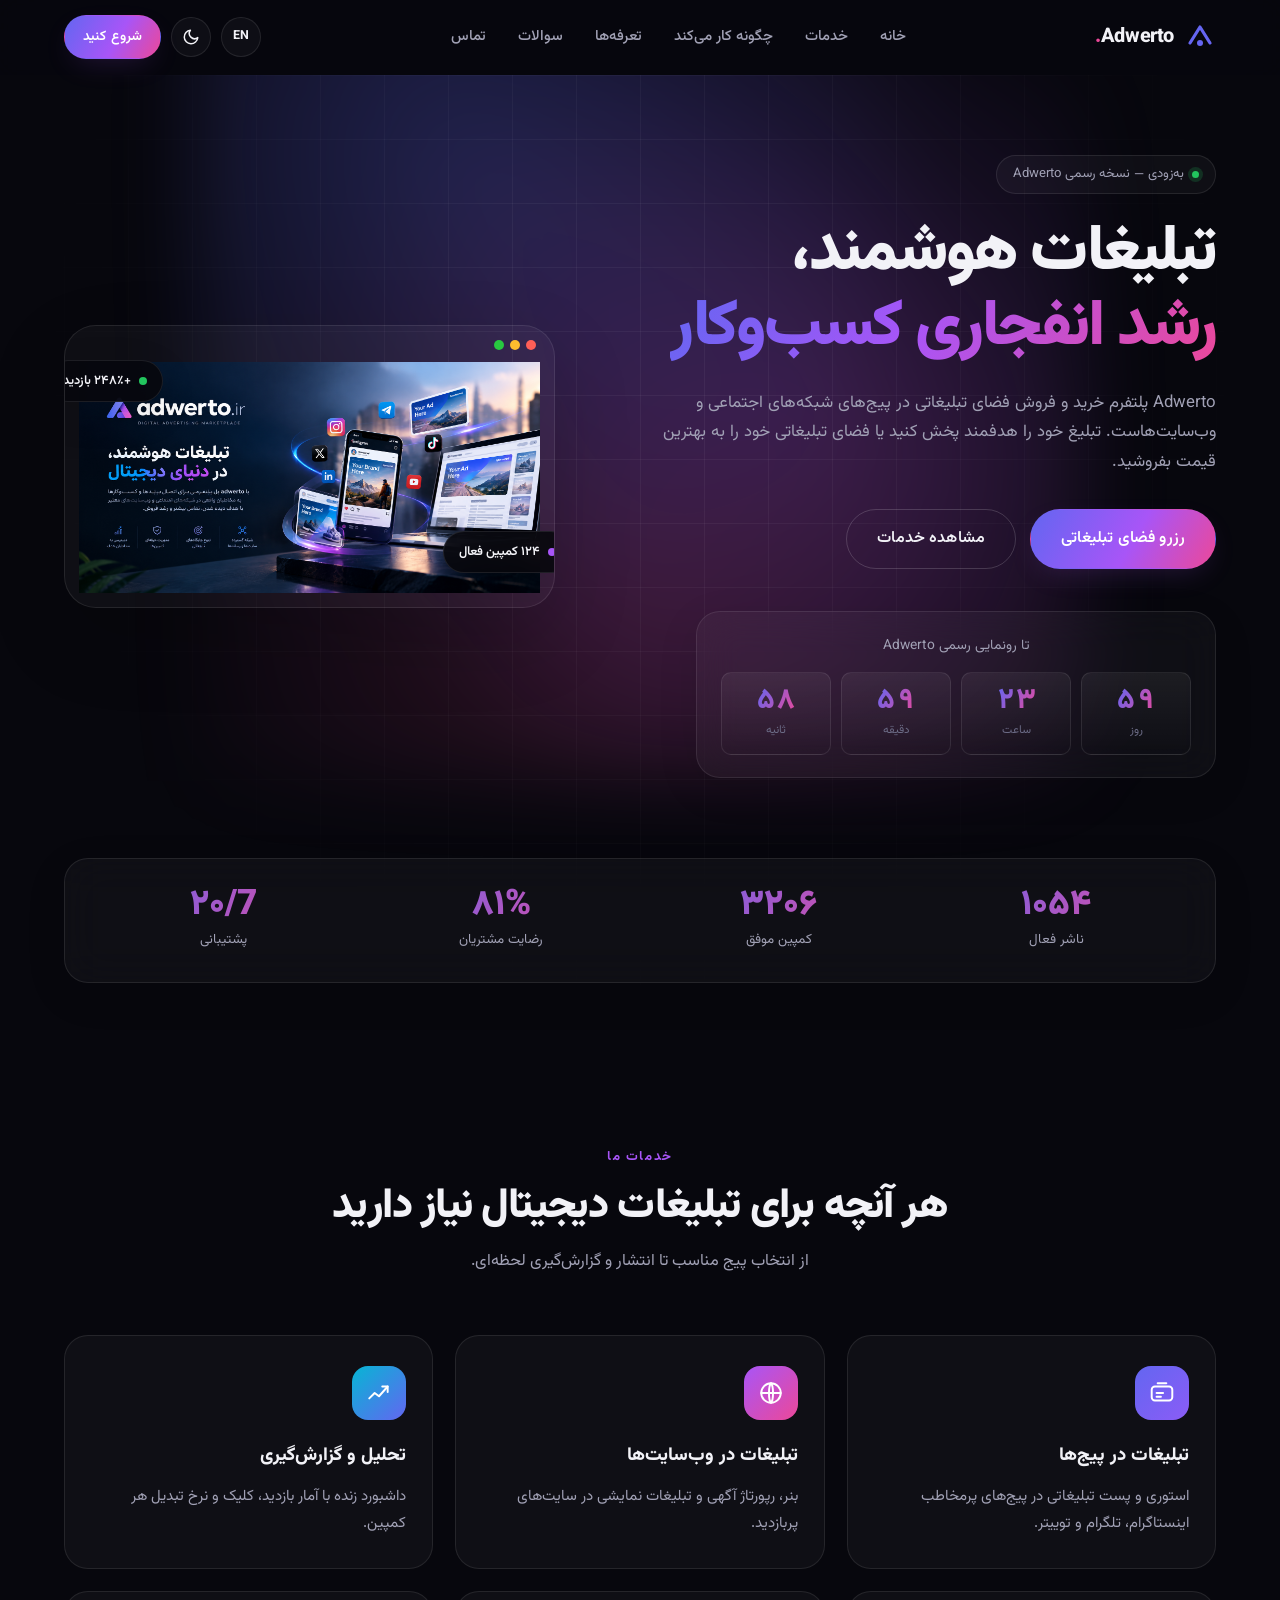
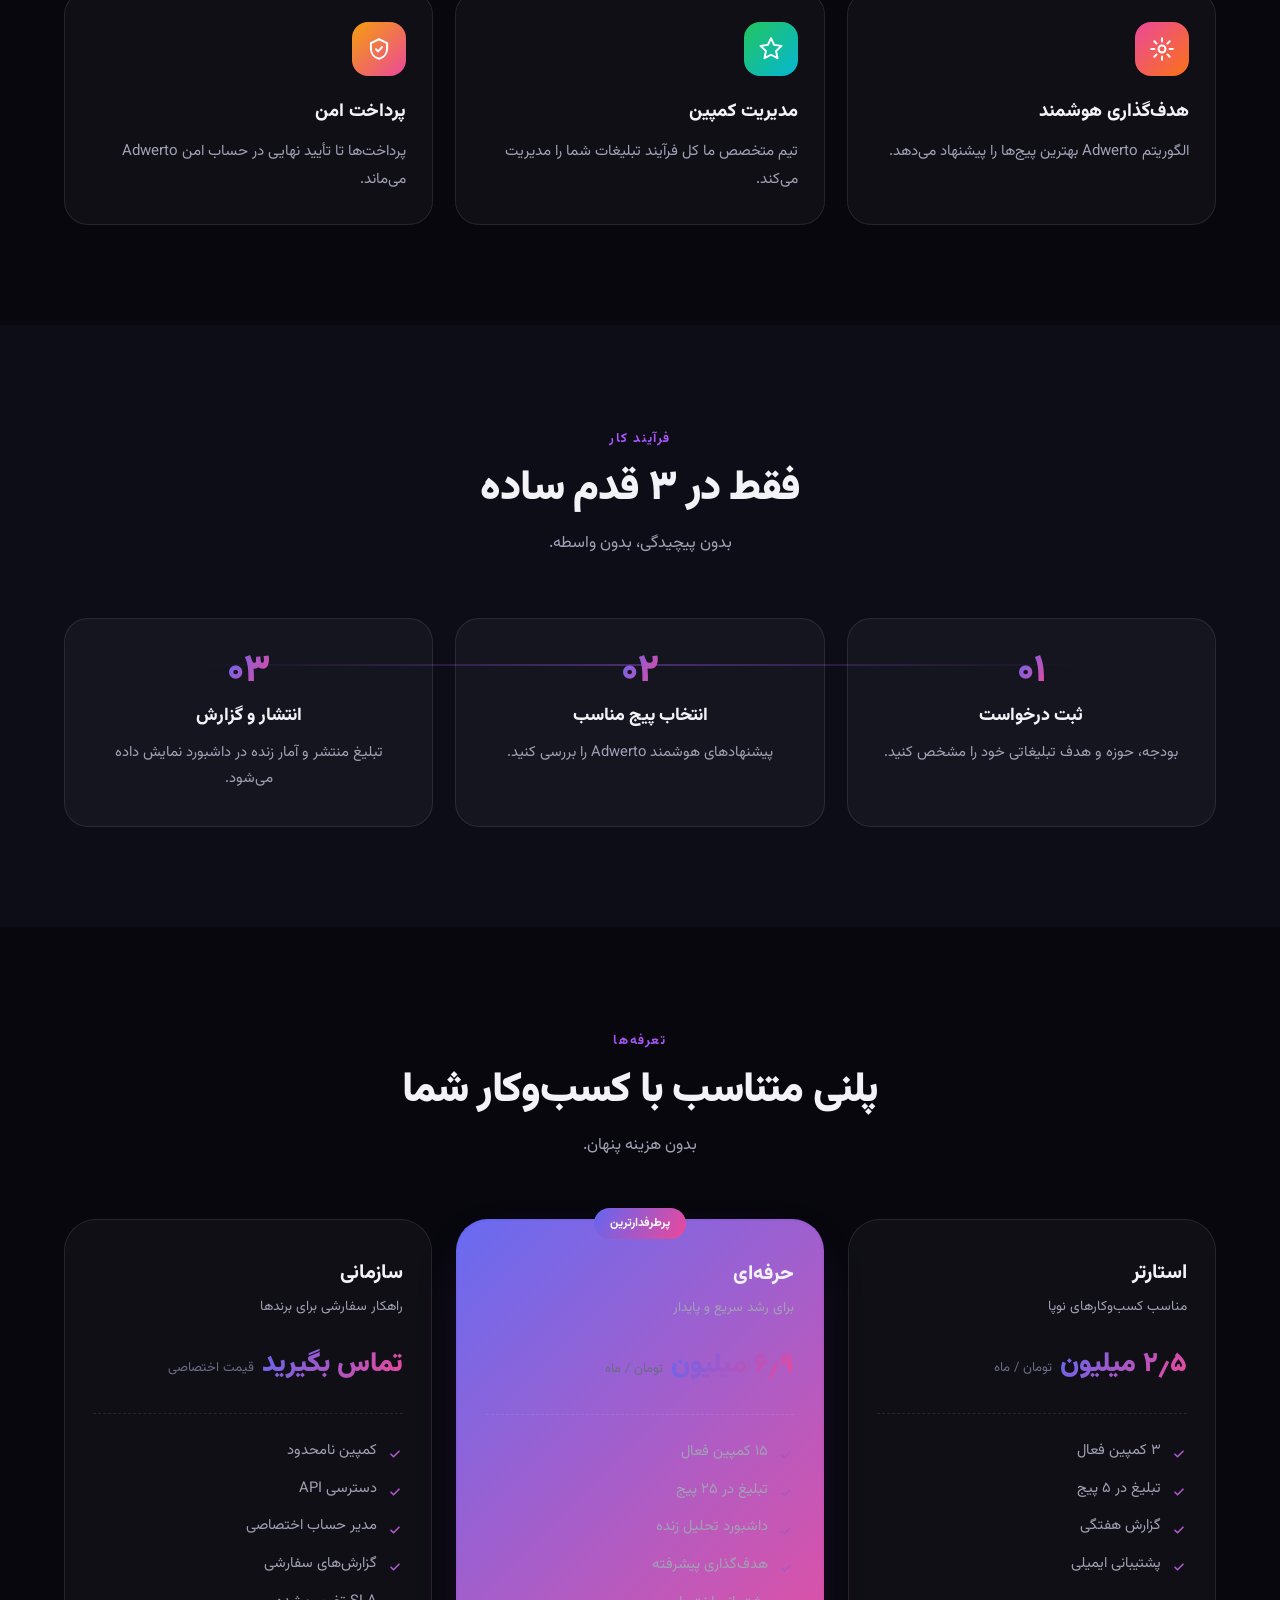
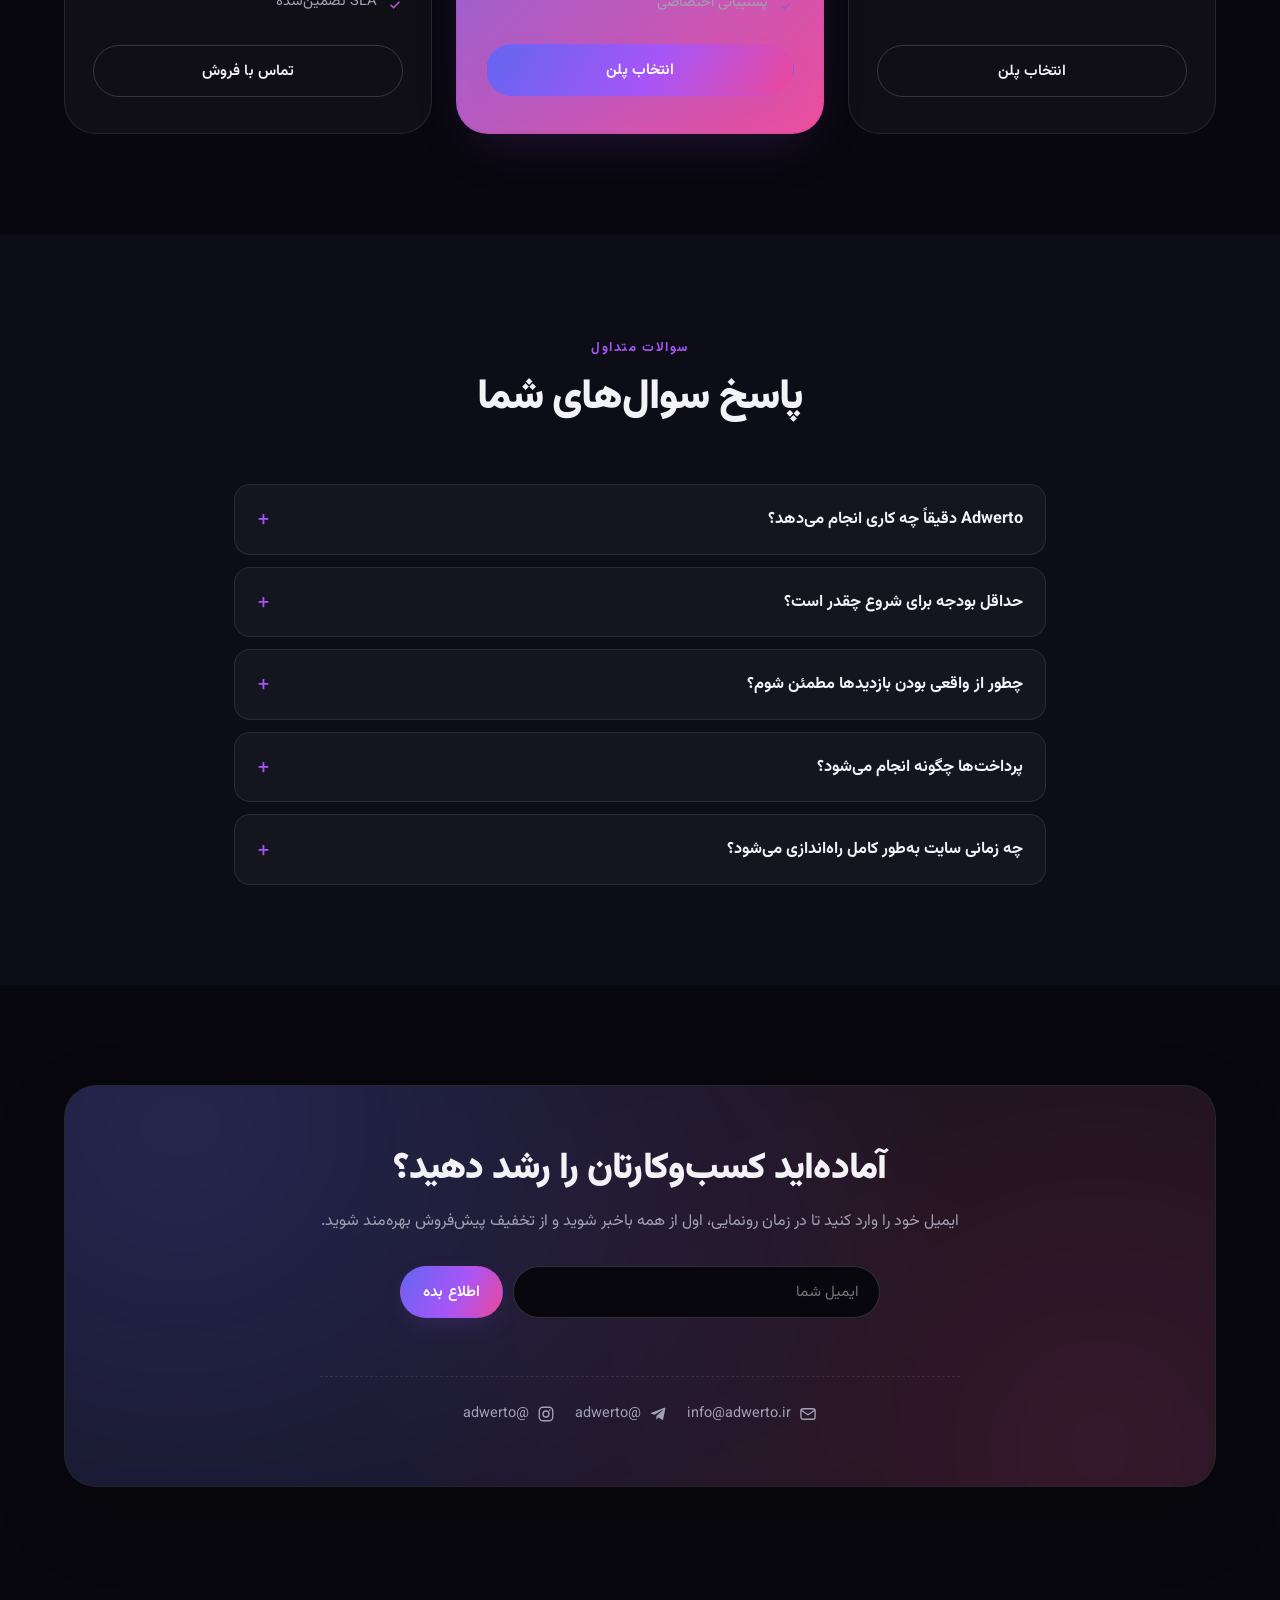
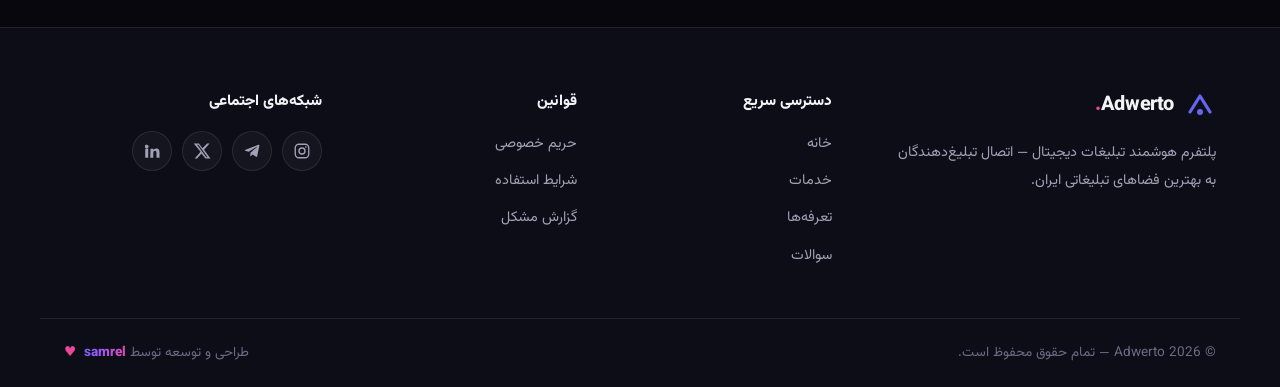
==== index.html @ 6965c072 "chore: merge initial remote history" ====
<!DOCTYPE html>
<html lang="fa" dir="rtl" data-theme="dark">
<head>
<meta charset="UTF-8" />
<meta name="viewport" content="width=device-width, initial-scale=1.0" />
<meta name="theme-color" content="#07070d" />

<!-- SEO -->
<title>Adwerto | پلتفرم تبلیغات دیجیتال و بازاریابی آنلاین</title>
<meta name="description" content="Adwerto پلتفرم هوشمند خرید و فروش فضای تبلیغاتی در شبکه‌های اجتماعی و وب‌سایت‌ها. تبلیغات هدفمند، سریع و مقرون‌به‌صرفه." />
<meta name="keywords" content="تبلیغات, دیجیتال مارکتینگ, بازاریابی آنلاین, تبلیغات اینستاگرام, تبلیغات تلگرام, رپورتاژ آگهی, Adwerto" />
<meta name="author" content="samrel" />
<meta name="robots" content="index, follow, max-image-preview:large" />
<link rel="canonical" href="https://adwerto.ir/" />

<!-- Open Graph -->
<meta property="og:type" content="website" />
<meta property="og:site_name" content="Adwerto" />
<meta property="og:title" content="Adwerto | پلتفرم تبلیغات دیجیتال" />
<meta property="og:description" content="خرید و فروش هوشمند فضای تبلیغاتی در شبکه‌های اجتماعی و وب‌سایت‌ها." />
<meta property="og:url" content="https://adwerto.ir/" />
<meta property="og:image" content="https://adwerto.ir/assets/og-image.jpg" />
<meta property="og:image:width" content="1200" />
<meta property="og:image:height" content="630" />
<meta property="og:locale" content="fa_IR" />
<meta property="og:locale:alternate" content="en_US" />

<!-- Twitter -->
<meta name="twitter:card" content="summary_large_image" />
<meta name="twitter:title" content="Adwerto | پلتفرم تبلیغات دیجیتال" />
<meta name="twitter:description" content="خرید و فروش هوشمند فضای تبلیغاتی." />
<meta name="twitter:image" content="https://adwerto.ir/assets/og-image.jpg" />

<!-- Icons -->
<link rel="icon" type="image/svg+xml" href="favicon.svg" />
<link rel="apple-touch-icon" href="favicon.svg" />
<link rel="manifest" href="manifest.json" />

<!-- Fonts -->
<link rel="preconnect" href="https://fonts.googleapis.com" />
<link rel="preconnect" href="https://fonts.gstatic.com" crossorigin />
<link href="https://fonts.googleapis.com/css2?family=Vazirmatn:wght@100..900&family=Inter:wght@100..900&display=swap" rel="stylesheet" />

<!-- Styles -->
<link rel="stylesheet" href="styles.css" />

<!-- JSON-LD -->
<script type="application/ld+json">
{
  "@context": "https://schema.org",
  "@type": "Organization",
  "name": "Adwerto",
  "url": "https://adwerto.ir/",
  "logo": "https://adwerto.ir/favicon.svg",
  "description": "پلتفرم تبلیغات دیجیتال و بازاریابی آنلاین.",
  "founder": { "@type": "Person", "name": "samrel" },
  "sameAs": [
    "https://instagram.com/adwerto",
    "https://t.me/adwerto",
    "https://twitter.com/adwerto"
  ]
}
</script>
</head>

<body>

<!-- HEADER -->
<header class="header" id="header">
  <div class="container header__inner">

    <a href="/" class="logo" aria-label="Adwerto">
      <span class="logo__mark" aria-hidden="true">
        <svg viewBox="0 0 32 32" fill="none">
          <path d="M6 22 L16 6 L26 22" stroke="url(#lg1)" stroke-width="3.2" stroke-linecap="round" stroke-linejoin="round"/>
          <circle cx="16" cy="22" r="3" fill="url(#lg1)"/>
          <defs>
            <linearGradient id="lg1" x1="0" y1="0" x2="32" y2="32">
              <stop stop-color="#6366f1"/><stop offset=".5" stop-color="#a855f7"/><stop offset="1" stop-color="#ec4899"/>
            </linearGradient>
          </defs>
        </svg>
      </span>
      <span class="logo__text">Adwerto<span class="logo__dot">.</span></span>
    </a>

    <nav class="nav" id="nav" aria-label="Main navigation">
      <a href="#hero" class="nav__link" data-i18n="nav.home">خانه</a>
      <a href="#services" class="nav__link" data-i18n="nav.services">خدمات</a>
      <a href="#how" class="nav__link" data-i18n="nav.how">چگونه کار می‌کند</a>
      <a href="#pricing" class="nav__link" data-i18n="nav.pricing">تعرفه‌ها</a>
      <a href="#faq" class="nav__link" data-i18n="nav.faq">سوالات</a>
      <a href="#contact" class="nav__link" data-i18n="nav.contact">تماس</a>
    </nav>

    <div class="header__actions">
      <button class="icon-btn" id="langToggle" aria-label="Change language" title="FA / EN">
        <span class="icon-btn__label" id="langLabel">EN</span>
      </button>

      <button class="icon-btn" id="themeToggle" aria-label="Toggle theme" title="Dark / Light">
        <svg class="ico ico-sun" viewBox="0 0 24 24" fill="none" stroke="currentColor" stroke-width="2" stroke-linecap="round">
          <circle cx="12" cy="12" r="4.2"/>
          <path d="M12 2v2.2M12 19.8V22M2 12h2.2M19.8 12H22M4.9 4.9l1.6 1.6M17.5 17.5l1.6 1.6M19.1 4.9l-1.6 1.6M6.5 17.5l-1.6 1.6"/>
        </svg>
        <svg class="ico ico-moon" viewBox="0 0 24 24" fill="none" stroke="currentColor" stroke-width="2" stroke-linecap="round" stroke-linejoin="round">
          <path d="M21 12.8A9 9 0 1 1 11.2 3a7 7 0 0 0 9.8 9.8z"/>
        </svg>
      </button>

      <a href="#contact" class="btn btn--primary btn--sm header__cta" data-i18n="nav.cta">شروع کنید</a>

      <button class="burger" id="burger" aria-label="Menu" aria-expanded="false">
        <span></span><span></span><span></span>
      </button>
    </div>

  </div>
</header>

<main>

<!-- HERO -->
<section class="hero" id="hero">
  <div class="hero__glow" aria-hidden="true"></div>
  <div class="hero__grid-bg" aria-hidden="true"></div>

  <div class="container hero__inner">

    <div class="hero__content">
      <span class="badge reveal">
        <span class="badge__dot"></span>
        <span data-i18n="hero.badge">به‌زودی — نسخه رسمی Adwerto</span>
      </span>

      <h1 class="hero__title reveal">
        <span data-i18n="hero.title1">تبلیغات هوشمند،</span><br>
        <span class="grad-text" data-i18n="hero.title2">رشد انفجاری کسب‌وکار</span>
      </h1>

      <p class="hero__subtitle reveal" data-i18n="hero.subtitle">
        Adwerto پلتفرم خرید و فروش فضای تبلیغاتی در پیج‌های شبکه‌های اجتماعی و وب‌سایت‌هاست.
        تبلیغ خود را هدفمند پخش کنید یا فضای تبلیغاتی خود را به بهترین قیمت بفروشید.
      </p>

      <div class="hero__actions reveal">
        <a href="#contact" class="btn btn--primary btn--lg" data-i18n="hero.cta1">رزرو فضای تبلیغاتی</a>
        <a href="#services" class="btn btn--ghost btn--lg" data-i18n="hero.cta2">مشاهده خدمات</a>
      </div>

      <!-- Countdown -->
      <div class="countdown reveal" id="countdown" aria-live="polite">
        <p class="countdown__label" data-i18n="hero.countdownLabel">تا رونمایی رسمی Adwerto</p>
        <div class="countdown__grid">
          <div class="cd-box">
            <span class="cd-box__num" id="cd-days">۰۰</span>
            <span class="cd-box__unit" data-i18n="hero.days">روز</span>
          </div>
          <div class="cd-box">
            <span class="cd-box__num" id="cd-hours">۰۰</span>
            <span class="cd-box__unit" data-i18n="hero.hours">ساعت</span>
          </div>
          <div class="cd-box">
            <span class="cd-box__num" id="cd-minutes">۰۰</span>
            <span class="cd-box__unit" data-i18n="hero.minutes">دقیقه</span>
          </div>
          <div class="cd-box">
            <span class="cd-box__num" id="cd-seconds">۰۰</span>
            <span class="cd-box__unit" data-i18n="hero.seconds">ثانیه</span>
          </div>
        </div>
      </div>
    </div>

    <!-- Hero image placeholder -->
    <div class="hero__media reveal">
      <div class="hero-media">
        <div class="hero-media__bar" aria-hidden="true">
          <span></span><span></span><span></span>
        </div>

        <!-- ▼ جایگزین کن با تصویر خودت ▼
             <img src="assets/hero.png" alt="Adwerto Dashboard" />
        -->
        <img src="assets/hero.png" alt="Adwerto Dashboard" />

        <div class="hero-media__float hero-media__float--1" aria-hidden="true">
          <span class="dot dot--green"></span>
          <span data-i18n="hero.float1">+۲۴۸٪ بازدید</span>
        </div>
        <div class="hero-media__float hero-media__float--2" aria-hidden="true">
          <span class="dot dot--violet"></span>
          <span data-i18n="hero.float2">۱۲۴ کمپین فعال</span>
        </div>
      </div>
    </div>

  </div>

  <div class="container">
    <div class="stats reveal">
      <div class="stat">
        <strong class="stat__num" data-count="1250">۰</strong>
        <span class="stat__label" data-i18n="stats.publishers">ناشر فعال</span>
      </div>
      <div class="stat">
        <strong class="stat__num" data-count="3800">۰</strong>
        <span class="stat__label" data-i18n="stats.campaigns">کمپین موفق</span>
      </div>
      <div class="stat">
        <strong class="stat__num" data-count="97" data-suffix="%">۰</strong>
        <span class="stat__label" data-i18n="stats.satisfaction">رضایت مشتریان</span>
      </div>
      <div class="stat">
        <strong class="stat__num" data-count="24" data-suffix="/7">۰</strong>
        <span class="stat__label" data-i18n="stats.support">پشتیبانی</span>
      </div>
    </div>
  </div>
</section>

<!-- SERVICES -->
<section class="section" id="services">
  <div class="container">
    <header class="section__head reveal">
      <span class="section__eyebrow" data-i18n="services.eyebrow">خدمات ما</span>
      <h2 class="section__title" data-i18n="services.title">هر آنچه برای تبلیغات دیجیتال نیاز دارید</h2>
      <p class="section__desc" data-i18n="services.desc">از انتخاب پیج مناسب تا انتشار و گزارش‌گیری لحظه‌ای.</p>
    </header>

    <div class="cards">
      <article class="card reveal">
        <div class="card__icon card__icon--1">
          <svg viewBox="0 0 24 24" fill="none" stroke="currentColor" stroke-width="1.8" stroke-linecap="round" stroke-linejoin="round"><rect x="2.5" y="6" width="19" height="13" rx="3"/><path d="M8 3h8"/><path d="M7 12h6M7 15.5h4"/></svg>
        </div>
        <h3 class="card__title" data-i18n="services.c1.title">تبلیغات در پیج‌ها</h3>
        <p class="card__text" data-i18n="services.c1.text">استوری و پست تبلیغاتی در پیج‌های پرمخاطب اینستاگرام، تلگرام و توییتر.</p>
      </article>
      <article class="card reveal">
        <div class="card__icon card__icon--2">
          <svg viewBox="0 0 24 24" fill="none" stroke="currentColor" stroke-width="1.8" stroke-linecap="round" stroke-linejoin="round"><circle cx="12" cy="12" r="9"/><path d="M3 12h18M12 3c2.5 2.7 2.5 15.3 0 18M12 3c-2.5 2.7-2.5 15.3 0 18"/></svg>
        </div>
        <h3 class="card__title" data-i18n="services.c2.title">تبلیغات در وب‌سایت‌ها</h3>
        <p class="card__text" data-i18n="services.c2.text">بنر، رپورتاژ آگهی و تبلیغات نمایشی در سایت‌های پربازدید.</p>
      </article>
      <article class="card reveal">
        <div class="card__icon card__icon--3">
          <svg viewBox="0 0 24 24" fill="none" stroke="currentColor" stroke-width="1.8" stroke-linecap="round" stroke-linejoin="round"><path d="M3 17l5-5 4 3 8-9"/><path d="M15 6h5v5"/></svg>
        </div>
        <h3 class="card__title" data-i18n="services.c3.title">تحلیل و گزارش‌گیری</h3>
        <p class="card__text" data-i18n="services.c3.text">داشبورد زنده با آمار بازدید، کلیک و نرخ تبدیل هر کمپین.</p>
      </article>
      <article class="card reveal">
        <div class="card__icon card__icon--4">
          <svg viewBox="0 0 24 24" fill="none" stroke="currentColor" stroke-width="1.8" stroke-linecap="round" stroke-linejoin="round"><circle cx="12" cy="12" r="3.2"/><path d="M12 2v3M12 19v3M2 12h3M19 12h3M4.9 4.9l2.1 2.1M17 17l2.1 2.1M19.1 4.9L17 7M7 17l-2.1 2.1"/></svg>
        </div>
        <h3 class="card__title" data-i18n="services.c4.title">هدف‌گذاری هوشمند</h3>
        <p class="card__text" data-i18n="services.c4.text">الگوریتم Adwerto بهترین پیج‌ها را پیشنهاد می‌دهد.</p>
      </article>
      <article class="card reveal">
        <div class="card__icon card__icon--5">
          <svg viewBox="0 0 24 24" fill="none" stroke="currentColor" stroke-width="1.8" stroke-linecap="round" stroke-linejoin="round"><path d="M12 2l2.9 6.2 6.8.9-5 4.7 1.3 6.7L12 17.3 6 20.5l1.3-6.7-5-4.7 6.8-.9z"/></svg>
        </div>
        <h3 class="card__title" data-i18n="services.c5.title">مدیریت کمپین</h3>
        <p class="card__text" data-i18n="services.c5.text">تیم متخصص ما کل فرآیند تبلیغات شما را مدیریت می‌کند.</p>
      </article>
      <article class="card reveal">
        <div class="card__icon card__icon--6">
          <svg viewBox="0 0 24 24" fill="none" stroke="currentColor" stroke-width="1.8" stroke-linecap="round" stroke-linejoin="round"><path d="M12 3l7.5 3.5v5c0 4.6-3.1 8.4-7.5 9.5-4.4-1.1-7.5-4.9-7.5-9.5v-5z"/><path d="M9.2 12.2l2 2 3.6-4"/></svg>
        </div>
        <h3 class="card__title" data-i18n="services.c6.title">پرداخت امن</h3>
        <p class="card__text" data-i18n="services.c6.text">پرداخت‌ها تا تأیید نهایی در حساب امن Adwerto می‌ماند.</p>
      </article>
    </div>
  </div>
</section>

<!-- HOW IT WORKS -->
<section class="section section--alt" id="how">
  <div class="container">
    <header class="section__head reveal">
      <span class="section__eyebrow" data-i18n="how.eyebrow">فرآیند کار</span>
      <h2 class="section__title" data-i18n="how.title">فقط در ۳ قدم ساده</h2>
      <p class="section__desc" data-i18n="how.desc">بدون پیچیدگی، بدون واسطه.</p>
    </header>

    <div class="steps">
      <div class="step reveal">
        <span class="step__num">۰۱</span>
        <h3 class="step__title" data-i18n="how.s1.title">ثبت درخواست</h3>
        <p class="step__text" data-i18n="how.s1.text">بودجه، حوزه و هدف تبلیغاتی خود را مشخص کنید.</p>
      </div>
      <div class="step reveal">
        <span class="step__num">۰۲</span>
        <h3 class="step__title" data-i18n="how.s2.title">انتخاب پیج مناسب</h3>
        <p class="step__text" data-i18n="how.s2.text">پیشنهادهای هوشمند Adwerto را بررسی کنید.</p>
      </div>
      <div class="step reveal">
        <span class="step__num">۰۳</span>
        <h3 class="step__title" data-i18n="how.s3.title">انتشار و گزارش</h3>
        <p class="step__text" data-i18n="how.s3.text">تبلیغ منتشر و آمار زنده در داشبورد نمایش داده می‌شود.</p>
      </div>
    </div>
  </div>
</section>

<!-- PRICING -->
<section class="section" id="pricing">
  <div class="container">
    <header class="section__head reveal">
      <span class="section__eyebrow" data-i18n="pricing.eyebrow">تعرفه‌ها</span>
      <h2 class="section__title" data-i18n="pricing.title">پلنی متناسب با کسب‌وکار شما</h2>
      <p class="section__desc" data-i18n="pricing.desc">بدون هزینه پنهان.</p>
    </header>

    <div class="plans">
      <article class="plan reveal">
        <h3 class="plan__name" data-i18n="pricing.p1.name">استارتر</h3>
        <p class="plan__desc" data-i18n="pricing.p1.desc">مناسب کسب‌وکارهای نوپا</p>
        <div class="plan__price">
          <span class="plan__amount" data-i18n="pricing.p1.price">۲٫۵ میلیون</span>
          <span class="plan__currency" data-i18n="pricing.currency">تومان / ماه</span>
        </div>
        <ul class="plan__list">
          <li data-i18n="pricing.p1.f1">۳ کمپین فعال</li>
          <li data-i18n="pricing.p1.f2">تبلیغ در ۵ پیج</li>
          <li data-i18n="pricing.p1.f3">گزارش هفتگی</li>
          <li data-i18n="pricing.p1.f4">پشتیبانی ایمیلی</li>
        </ul>
        <a href="#contact" class="btn btn--ghost btn--full" data-i18n="pricing.select">انتخاب پلن</a>
      </article>

      <article class="plan plan--featured reveal">
        <span class="plan__ribbon" data-i18n="pricing.popular">پرطرفدارترین</span>
        <h3 class="plan__name" data-i18n="pricing.p2.name">حرفه‌ای</h3>
        <p class="plan__desc" data-i18n="pricing.p2.desc">برای رشد سریع و پایدار</p>
        <div class="plan__price">
          <span class="plan__amount" data-i18n="pricing.p2.price">۶٫۹ میلیون</span>
          <span class="plan__currency" data-i18n="pricing.currency">تومان / ماه</span>
        </div>
        <ul class="plan__list">
          <li data-i18n="pricing.p2.f1">۱۵ کمپین فعال</li>
          <li data-i18n="pricing.p2.f2">تبلیغ در ۲۵ پیج</li>
          <li data-i18n="pricing.p2.f3">داشبورد تحلیل زنده</li>
          <li data-i18n="pricing.p2.f4">هدف‌گذاری پیشرفته</li>
          <li data-i18n="pricing.p2.f5">پشتیبانی اختصاصی</li>
        </ul>
        <a href="#contact" class="btn btn--primary btn--full" data-i18n="pricing.select">انتخاب پلن</a>
      </article>

      <article class="plan reveal">
        <h3 class="plan__name" data-i18n="pricing.p3.name">سازمانی</h3>
        <p class="plan__desc" data-i18n="pricing.p3.desc">راهکار سفارشی برای برندها</p>
        <div class="plan__price">
          <span class="plan__amount" data-i18n="pricing.p3.price">تماس بگیرید</span>
          <span class="plan__currency" data-i18n="pricing.custom">قیمت اختصاصی</span>
        </div>
        <ul class="plan__list">
          <li data-i18n="pricing.p3.f1">کمپین نامحدود</li>
          <li data-i18n="pricing.p3.f2">دسترسی API</li>
          <li data-i18n="pricing.p3.f3">مدیر حساب اختصاصی</li>
          <li data-i18n="pricing.p3.f4">گزارش‌های سفارشی</li>
          <li data-i18n="pricing.p3.f5">SLA تضمین‌شده</li>
        </ul>
        <a href="#contact" class="btn btn--ghost btn--full" data-i18n="pricing.contact">تماس با فروش</a>
      </article>
    </div>
  </div>
</section>

<!-- FAQ -->
<section class="section section--alt" id="faq">
  <div class="container container--narrow">
    <header class="section__head reveal">
      <span class="section__eyebrow" data-i18n="faq.eyebrow">سوالات متداول</span>
      <h2 class="section__title" data-i18n="faq.title">پاسخ سوال‌های شما</h2>
    </header>

    <div class="faq">
      <details class="faq__item reveal">
        <summary data-i18n="faq.q1">Adwerto دقیقاً چه کاری انجام می‌دهد؟</summary>
        <p data-i18n="faq.a1">Adwerto بازار آنلاین تبلیغاتی است که تبلیغ‌دهندگان را به صاحبان پیج و سایت متصل می‌کند.</p>
      </details>
      <details class="faq__item reveal">
        <summary data-i18n="faq.q2">حداقل بودجه برای شروع چقدر است؟</summary>
        <p data-i18n="faq.a2">برای شروع از ۵۰۰ هزار تومان کافی است. پلن استارتر برای تست مناسب است.</p>
      </details>
      <details class="faq__item reveal">
        <summary data-i18n="faq.q3">چطور از واقعی بودن بازدیدها مطمئن شوم؟</summary>
        <p data-i18n="faq.a3">تمام پیج‌ها و سایت‌ها قبل از تأیید توسط تیم فنی Adwerto بررسی و ترافیک آن‌ها اعتبارسنجی می‌شود.</p>
      </details>
      <details class="faq__item reveal">
        <summary data-i18n="faq.q4">پرداخت‌ها چگونه انجام می‌شود؟</summary>
        <p data-i18n="faq.a4">پرداخت‌ها از طریق درگاه امن انجام و تا پایان موفق کمپین در حساب امانی Adwerto نگهداری می‌شود.</p>
      </details>
      <details class="faq__item reveal">
        <summary data-i18n="faq.q5">چه زمانی سایت به‌طور کامل راه‌اندازی می‌شود؟</summary>
        <p data-i18n="faq.a5">نسخه رسمی Adwerto تا کمتر از ۲ ماه دیگر رونمایی می‌شود.</p>
      </details>
    </div>
  </div>
</section>

<!-- CONTACT -->
<section class="section" id="contact">
  <div class="container">
    <div class="cta reveal">
      <div class="cta__glow" aria-hidden="true"></div>

      <div class="cta__content">
        <h2 class="cta__title" data-i18n="cta.title">آماده‌اید کسب‌وکارتان را رشد دهید؟</h2>
        <p class="cta__text" data-i18n="cta.text">
          ایمیل خود را وارد کنید تا در زمان رونمایی، اول از همه باخبر شوید و از تخفیف پیش‌فروش بهره‌مند شوید.
        </p>

        <form class="subscribe" id="subscribeForm" novalidate>
          <input type="email" id="emailInput" class="subscribe__input" placeholder="ایمیل شما" data-i18n-placeholder="cta.placeholder" required />
          <button type="submit" class="btn btn--primary" data-i18n="cta.button">اطلاع بده</button>
        </form>
        <p class="subscribe__msg" id="subscribeMsg" role="status"></p>

        <div class="cta__contacts">
          <a href="mailto:info@adwerto.ir" class="cta__contact">
            <svg viewBox="0 0 24 24" fill="none" stroke="currentColor" stroke-width="1.8" stroke-linecap="round"><rect x="2.5" y="5" width="19" height="14" rx="3"/><path d="M3 7l9 6 9-6"/></svg>
            info@adwerto.ir
          </a>
          <a href="https://t.me/adwerto" class="cta__contact" target="_blank" rel="noopener">
            <svg viewBox="0 0 24 24" fill="currentColor"><path d="M21.9 4.3L18.9 19c-.2 1-.8 1.2-1.6.8l-4.5-3.3-2.2 2.1c-.24.24-.44.44-.9.44l.32-4.6 8.4-7.6c.36-.32-.08-.5-.56-.18L7.5 13.1l-4.4-1.4c-.96-.3-.98-.96.2-1.42l17.2-6.6c.8-.3 1.5.18 1.4 1.62z"/></svg>
            @adwerto
          </a>
          <a href="https://instagram.com/adwerto" class="cta__contact" target="_blank" rel="noopener">
            <svg viewBox="0 0 24 24" fill="none" stroke="currentColor" stroke-width="1.8"><rect x="3" y="3" width="18" height="18" rx="5"/><circle cx="12" cy="12" r="4"/><circle cx="17.2" cy="6.8" r="1.1" fill="currentColor" stroke="none"/></svg>
            @adwerto
          </a>
        </div>
      </div>
    </div>
  </div>
</section>

</main>

<!-- FOOTER -->
<footer class="footer">
  <div class="container footer__inner">

    <div class="footer__brand">
      <a href="/" class="logo">
        <span class="logo__mark" aria-hidden="true">
          <svg viewBox="0 0 32 32" fill="none">
            <path d="M6 22 L16 6 L26 22" stroke="url(#lg2)" stroke-width="3.2" stroke-linecap="round" stroke-linejoin="round"/>
            <circle cx="16" cy="22" r="3" fill="url(#lg2)"/>
            <defs><linearGradient id="lg2" x1="0" y1="0" x2="32" y2="32">
              <stop stop-color="#6366f1"/><stop offset=".5" stop-color="#a855f7"/><stop offset="1" stop-color="#ec4899"/>
            </linearGradient></defs>
          </svg>
        </span>
        <span class="logo__text">Adwerto<span class="logo__dot">.</span></span>
      </a>
      <p class="footer__desc" data-i18n="footer.desc">
        پلتفرم هوشمند تبلیغات دیجیتال — اتصال تبلیغ‌دهندگان به بهترین فضاهای تبلیغاتی ایران.
      </p>
    </div>

    <nav class="footer__col" aria-label="Footer navigation">
      <h4 class="footer__title" data-i18n="footer.links">دسترسی سریع</h4>
      <a href="#hero" data-i18n="nav.home">خانه</a>
      <a href="#services" data-i18n="nav.services">خدمات</a>
      <a href="#pricing" data-i18n="nav.pricing">تعرفه‌ها</a>
      <a href="#faq" data-i18n="nav.faq">سوالات</a>
    </nav>

    <nav class="footer__col" aria-label="Legal">
      <h4 class="footer__title" data-i18n="footer.legal">قوانین</h4>
      <a href="#" id="privacyLink" data-i18n="footer.privacy">حریم خصوصی</a>
      <a href="#" id="termsLink" data-i18n="footer.terms">شرایط استفاده</a>
      <a href="/404.html" data-i18n="footer.report">گزارش مشکل</a>
    </nav>

    <div class="footer__col">
      <h4 class="footer__title" data-i18n="footer.social">شبکه‌های اجتماعی</h4>
      <div class="footer__socials">
        <a href="https://instagram.com/adwerto" target="_blank" rel="noopener" aria-label="Instagram">
          <svg viewBox="0 0 24 24" fill="none" stroke="currentColor" stroke-width="1.8"><rect x="3" y="3" width="18" height="18" rx="5"/><circle cx="12" cy="12" r="4"/><circle cx="17.2" cy="6.8" r="1.1" fill="currentColor" stroke="none"/></svg>
        </a>
        <a href="https://t.me/adwerto" target="_blank" rel="noopener" aria-label="Telegram">
          <svg viewBox="0 0 24 24" fill="currentColor"><path d="M21.9 4.3L18.9 19c-.2 1-.8 1.2-1.6.8l-4.5-3.3-2.2 2.1c-.24.24-.44.44-.9.44l.32-4.6 8.4-7.6c.36-.32-.08-.5-.56-.18L7.5 13.1l-4.4-1.4c-.96-.3-.98-.96.2-1.42l17.2-6.6c.8-.3 1.5.18 1.4 1.62z"/></svg>
        </a>
        <a href="https://twitter.com/adwerto" target="_blank" rel="noopener" aria-label="X">
          <svg viewBox="0 0 24 24" fill="currentColor"><path d="M18.9 2H22l-7.3 8.3L23.3 22h-6.7l-5.2-6.8L5.4 22H2.3l7.8-8.9L1 2h6.9l4.7 6.2zM17.8 20.2h1.7L7.3 3.7H5.5z"/></svg>
        </a>
        <a href="https://linkedin.com/company/adwerto" target="_blank" rel="noopener" aria-label="LinkedIn">
          <svg viewBox="0 0 24 24" fill="currentColor"><path d="M4.98 3.5a2.5 2.5 0 11-.02 5 2.5 2.5 0 01.02-5zM3 9h4v12H3zM10 9h3.8v1.7h.05c.53-1 1.83-2.05 3.77-2.05C21.4 8.65 22 11.1 22 14.2V21h-4v-6c0-1.43-.03-3.27-2-3.27-2 0-2.3 1.56-2.3 3.17V21h-4z"/></svg>
        </a>
      </div>
    </div>

  </div>

  <div class="container footer__bottom">
    <p class="footer__copy">
      © <span id="year">2025</span> Adwerto —
      <span data-i18n="footer.rights">تمام حقوق محفوظ است.</span>
    </p>
    <p class="footer__credit">
      <span data-i18n="footer.made">طراحی و توسعه توسط</span>
      <a href="https://adwerto.ir" class="grad-text footer__samrel">samrel</a>
      <span class="footer__heart" aria-hidden="true">♥</span>
    </p>
  </div>
</footer>

<!-- MODALS -->
<div class="modal" id="privacyModal" role="dialog" aria-modal="true" hidden>
  <div class="modal__overlay" data-close></div>
  <div class="modal__box">
    <button class="modal__close" data-close aria-label="Close">&times;</button>
    <h3 class="modal__title" data-i18n="privacy.title">سیاست حریم خصوصی</h3>
    <div class="modal__body">
      <p data-i18n="privacy.p1">Adwerto متعهد به حفاظت از اطلاعات کاربران خود است.</p>
      <h4 data-i18n="privacy.h1">اطلاعات جمع‌آوری‌شده</h4>
      <p data-i18n="privacy.p2">نام، ایمیل، شماره تماس و اطلاعات کمپین‌های تبلیغاتی شما.</p>
      <h4 data-i18n="privacy.h2">نحوه استفاده</h4>
      <p data-i18n="privacy.p3">اطلاعات شما صرفاً برای اجرای کمپین‌ها و پشتیبانی استفاده می‌شود.</p>
      <h4 data-i18n="privacy.h3">امنیت</h4>
      <p data-i18n="privacy.p4">تمام داده‌ها با رمزنگاری SSL/TLS منتقل و در سرورهای امن ذخیره می‌شوند.</p>
      <h4 data-i18n="privacy.h4">حقوق شما</h4>
      <p data-i18n="privacy.p5">شما حق حذف، اصلاح یا دریافت اطلاعات خود را دارید.</p>
      <h4 data-i18n="privacy.h5">کوکی‌ها</h4>
      <p data-i18n="privacy.p6">ما از کوکی‌ها برای ذخیره تنظیمات زبان و تم استفاده می‌کنیم.</p>
    </div>
  </div>
</div>

<div class="modal" id="termsModal" role="dialog" aria-modal="true" hidden>
  <div class="modal__overlay" data-close></div>
  <div class="modal__box">
    <button class="modal__close" data-close aria-label="Close">&times;</button>
    <h3 class="modal__title" data-i18n="terms.title">شرایط استفاده</h3>
    <div class="modal__body">
      <p data-i18n="terms.p1">با استفاده از Adwerto، شما با شرایط زیر موافقت می‌کنید.</p>
      <h4 data-i18n="terms.h1">استفاده مجاز</h4>
      <p data-i18n="terms.p2">سرویس فقط برای اهداف تبلیغاتی قانونی قابل استفاده است.</p>
      <h4 data-i18n="terms.h2">مسئولیت محتوا</h4>
      <p data-i18n="terms.p3">مسئولیت صحت محتوای تبلیغاتی بر عهده تبلیغ‌دهنده است.</p>
      <h4 data-i18n="terms.h3">پرداخت و بازگشت وجه</h4>
      <p data-i18n="terms.p4">در صورت عدم اجرای کامل، مبلغ باقی‌مانده بازگردانده می‌شود.</p>
      <h4 data-i18n="terms.h4">تغییرات</h4>
      <p data-i18n="terms.p5">Adwerto حق تغییر این شرایط را در هر زمان محفوظ می‌دارد.</p>
    </div>
  </div>
</div>

<script src="script.js"></script>
</body>
</html>
---- styles.css ----
/* ============================================================
   Adwerto — Styles
   Author: samrel
   ============================================================ */

/* ---------- RESET ---------- */
*, *::before, *::after { box-sizing: border-box; margin: 0; padding: 0; }

html { scroll-behavior: smooth; -webkit-text-size-adjust: 100%; }

/* ---------- THEME TOKENS ---------- */
:root {
  --font-fa: 'Vazirmatn', system-ui, sans-serif;
  --font-en: 'Inter', system-ui, sans-serif;

  --brand-1: #6366f1;
  --brand-2: #a855f7;
  --brand-3: #ec4899;

  --radius-sm: 10px;
  --radius-md: 16px;
  --radius-lg: 24px;
  --radius-xl: 32px;

  --shadow-sm: 0 2px 12px rgba(0,0,0,.06);
  --shadow-md: 0 12px 40px rgba(0,0,0,.10);
  --shadow-lg: 0 30px 80px rgba(0,0,0,.16);

  --container: 1200px;
  --transition: .35s cubic-bezier(.2,.7,.3,1);
}

/* DARK THEME (default) */
html[data-theme="dark"] {
  --bg: #07070d;
  --bg-alt: #0d0d18;
  --bg-card: rgba(255,255,255,.035);
  --bg-card-hover: rgba(255,255,255,.06);
  --border: rgba(255,255,255,.09);
  --border-strong: rgba(255,255,255,.16);
  --text: #f2f2f7;
  --text-muted: #a1a1b5;
  --text-dim: #6b6b85;
  --glow-1: rgba(99,102,241,.28);
  --glow-2: rgba(168,85,247,.22);
  --glow-3: rgba(236,72,153,.18);
}

/* LIGHT THEME */
html[data-theme="light"] {
  --bg: #fbfbfe;
  --bg-alt: #f3f3f9;
  --bg-card: rgba(255,255,255,.85);
  --bg-card-hover: #ffffff;
  --border: rgba(15,15,35,.08);
  --border-strong: rgba(15,15,35,.14);
  --text: #0c0c18;
  --text-muted: #55556e;
  --text-dim: #8b8ba5;
  --glow-1: rgba(99,102,241,.14);
  --glow-2: rgba(168,85,247,.12);
  --glow-3: rgba(236,72,153,.10);
  --shadow-sm: 0 2px 12px rgba(20,20,60,.06);
  --shadow-md: 0 12px 40px rgba(20,20,60,.09);
  --shadow-lg: 0 30px 80px rgba(20,20,60,.14);
}

/* FONTS by language */
html[lang="fa"] body { font-family: var(--font-fa); }
html[lang="en"] body { font-family: var(--font-en); }

body {
  background: var(--bg);
  color: var(--text);
  line-height: 1.75;
  font-size: 16px;
  overflow-x: hidden;
  transition: background .4s ease, color .4s ease;
  min-height: 100vh;
}

img { max-width: 100%; display: block; }
a { color: inherit; text-decoration: none; }
button { font: inherit; cursor: pointer; border: none; background: none; color: inherit; }
ul { list-style: none; }

/* ---------- UTILITIES ---------- */
.container {
  width: 100%;
  max-width: var(--container);
  margin: 0 auto;
  padding: 0 24px;
}
.container--narrow { max-width: 860px; }

.grad-text {
  background: linear-gradient(120deg, var(--brand-1), var(--brand-2) 45%, var(--brand-3));
  -webkit-background-clip: text;
  background-clip: text;
  color: transparent;
}

/* Reveal on scroll */
.reveal { opacity: 0; transform: translateY(28px); transition: opacity .8s ease, transform .8s ease; }
.reveal.is-visible { opacity: 1; transform: none; }

/* ---------- BUTTONS ---------- */
.btn {
  display: inline-flex;
  align-items: center;
  justify-content: center;
  gap: 8px;
  padding: 12px 22px;
  border-radius: 999px;
  font-weight: 600;
  font-size: .95rem;
  letter-spacing: .01em;
  transition: transform var(--transition), box-shadow var(--transition), background var(--transition), color var(--transition), border-color var(--transition);
  white-space: nowrap;
  border: 1px solid transparent;
}

.btn--sm { padding: 9px 18px; font-size: .86rem; }
.btn--lg { padding: 15px 30px; font-size: 1rem; }
.btn--full { width: 100%; }

.btn--primary {
  background: linear-gradient(120deg, var(--brand-1), var(--brand-2) 55%, var(--brand-3));
  color: #fff;
  box-shadow: 0 10px 30px -10px var(--glow-2);
}
.btn--primary:hover { transform: translateY(-2px); box-shadow: 0 18px 40px -12px var(--glow-2); }

.btn--ghost {
  background: transparent;
  border-color: var(--border-strong);
  color: var(--text);
}
.btn--ghost:hover { background: var(--bg-card-hover); transform: translateY(-2px); border-color: var(--brand-2); }

/* ---------- HEADER ---------- */
.header {
  position: sticky;
  top: 0;
  z-index: 100;
  backdrop-filter: blur(20px) saturate(160%);
  -webkit-backdrop-filter: blur(20px) saturate(160%);
  background: color-mix(in srgb, var(--bg) 78%, transparent);
  border-bottom: 1px solid transparent;
  transition: border-color var(--transition), background var(--transition);
}
.header.is-scrolled { border-bottom-color: var(--border); }

.header__inner {
  display: flex;
  align-items: center;
  justify-content: space-between;
  gap: 20px;
  height: 74px;
}

/* Logo */
.logo { display: inline-flex; align-items: center; gap: 10px; font-weight: 800; font-size: 1.25rem; }
.logo__mark { width: 32px; height: 32px; display: inline-flex; }
.logo__mark svg { width: 100%; height: 100%; }
.logo__text { letter-spacing: -.02em; }
.logo__dot { color: var(--brand-3); }

/* Nav */
.nav { display: flex; align-items: center; gap: 4px; }
.nav__link {
  position: relative;
  padding: 9px 14px;
  font-size: .92rem;
  font-weight: 500;
  color: var(--text-muted);
  border-radius: 999px;
  transition: color var(--transition), background var(--transition);
}
.nav__link:hover { color: var(--text); background: var(--bg-card); }
.nav__link::after {
  content: '';
  position: absolute;
  left: 50%; bottom: 2px;
  width: 0; height: 2px;
  background: linear-gradient(90deg, var(--brand-1), var(--brand-3));
  border-radius: 2px;
  transform: translateX(-50%);
  transition: width var(--transition);
}
.nav__link:hover::after { width: 24px; }

/* Header actions */
.header__actions { display: flex; align-items: center; gap: 10px; }

.icon-btn {
  width: 40px; height: 40px;
  border-radius: 50%;
  display: inline-flex;
  align-items: center;
  justify-content: center;
  border: 1px solid var(--border);
  background: var(--bg-card);
  transition: transform var(--transition), background var(--transition), border-color var(--transition);
}
.icon-btn:hover { transform: translateY(-2px); background: var(--bg-card-hover); border-color: var(--brand-2); }
.icon-btn__label { font-size: .78rem; font-weight: 700; letter-spacing: .05em; }

.ico { width: 18px; height: 18px; transition: opacity var(--transition), transform var(--transition); }
html[data-theme="dark"] .ico-sun { display: none; }
html[data-theme="light"] .ico-moon { display: none; }

/* Burger */
.burger {
  display: none;
  flex-direction: column;
  justify-content: center;
  gap: 5px;
  width: 40px; height: 40px;
  border-radius: 50%;
  border: 1px solid var(--border);
  background: var(--bg-card);
  padding: 0 10px;
}
.burger span {
  display: block;
  height: 2px;
  background: var(--text);
  border-radius: 2px;
  transition: transform .3s ease, opacity .3s ease;
}
.burger.is-open span:nth-child(1) { transform: translateY(7px) rotate(45deg); }
.burger.is-open span:nth-child(2) { opacity: 0; }
.burger.is-open span:nth-child(3) { transform: translateY(-7px) rotate(-45deg); }

/* ---------- HERO ---------- */
.hero {
  position: relative;
  padding: 80px 0 60px;
  overflow: hidden;
}

.hero__glow {
  position: absolute;
  top: -20%; left: 50%;
  width: 900px; height: 900px;
  transform: translateX(-50%);
  background:
    radial-gradient(circle at 30% 30%, var(--glow-1), transparent 55%),
    radial-gradient(circle at 70% 60%, var(--glow-2), transparent 55%),
    radial-gradient(circle at 50% 80%, var(--glow-3), transparent 60%);
  filter: blur(40px);
  pointer-events: none;
  z-index: 0;
}

.hero__grid-bg {
  position: absolute; inset: 0;
  background-image:
    linear-gradient(var(--border) 1px, transparent 1px),
    linear-gradient(90deg, var(--border) 1px, transparent 1px);
  background-size: 64px 64px;
  mask-image: radial-gradient(ellipse at 50% 30%, #000 20%, transparent 70%);
  -webkit-mask-image: radial-gradient(ellipse at 50% 30%, #000 20%, transparent 70%);
  opacity: .5;
  pointer-events: none;
  z-index: 0;
}

.hero__inner {
  position: relative;
  z-index: 1;
  display: grid;
  grid-template-columns: 1.1fr .9fr;
  gap: 60px;
  align-items: center;
}

/* Badge */
.badge {
  display: inline-flex;
  align-items: center;
  gap: 8px;
  padding: 7px 16px;
  border-radius: 999px;
  border: 1px solid var(--border);
  background: var(--bg-card);
  font-size: .82rem;
  color: var(--text-muted);
  margin-bottom: 22px;
}
.badge__dot {
  width: 7px; height: 7px;
  border-radius: 50%;
  background: #22c55e;
  box-shadow: 0 0 0 4px rgba(34,197,94,.18);
  animation: pulse 2s infinite;
}
@keyframes pulse {
  0%,100% { box-shadow: 0 0 0 4px rgba(34,197,94,.18); }
  50% { box-shadow: 0 0 0 8px rgba(34,197,94,.05); }
}

.hero__title {
  font-size: clamp(2.2rem, 5.2vw, 4rem);
  font-weight: 900;
  line-height: 1.18;
  letter-spacing: -.03em;
  margin-bottom: 22px;
}

.hero__subtitle {
  font-size: 1.05rem;
  color: var(--text-muted);
  max-width: 560px;
  margin-bottom: 32px;
}

.hero__actions { display: flex; flex-wrap: wrap; gap: 14px; margin-bottom: 42px; }

/* Countdown */
.countdown {
  padding: 22px 24px;
  border-radius: var(--radius-lg);
  border: 1px solid var(--border);
  background: var(--bg-card);
  backdrop-filter: blur(20px);
  -webkit-backdrop-filter: blur(20px);
  box-shadow: var(--shadow-md);
  max-width: 520px;
}
.countdown__label {
  font-size: .86rem;
  color: var(--text-muted);
  margin-bottom: 14px;
  text-align: center;
}
.countdown__grid {
  display: grid;
  grid-template-columns: repeat(4, 1fr);
  gap: 10px;
}
.cd-box {
  display: flex;
  flex-direction: column;
  align-items: center;
  gap: 4px;
  padding: 14px 6px;
  border-radius: var(--radius-sm);
  background: linear-gradient(180deg, var(--bg-card-hover), transparent);
  border: 1px solid var(--border);
}
.cd-box__num {
  font-size: 1.8rem;
  font-weight: 800;
  background: linear-gradient(120deg, var(--brand-1), var(--brand-3));
  -webkit-background-clip: text;
  background-clip: text;
  color: transparent;
  font-variant-numeric: tabular-nums;
  line-height: 1;
}
.cd-box__unit { font-size: .72rem; color: var(--text-dim); }

/* Hero media */
.hero__media { position: relative; }

.hero-media {
  position: relative;
  border-radius: var(--radius-xl);
  border: 1px solid var(--border);
  background: var(--bg-card);
  padding: 14px;
  box-shadow: var(--shadow-lg);
  overflow: hidden;
  animation: floaty 6s ease-in-out infinite;
}
@keyframes floaty {
  0%,100% { transform: translateY(0); }
  50% { transform: translateY(-10px); }
}

.hero-media__bar {
  display: flex; gap: 6px;
  padding: 0 4px 12px;
}
.hero-media__bar span {
  width: 10px; height: 10px;
  border-radius: 50%;
  background: var(--border-strong);
}
.hero-media__bar span:nth-child(1) { background: #ff5f57; }
.hero-media__bar span:nth-child(2) { background: #febc2e; }
.hero-media__bar span:nth-child(3) { background: #28c840; }

.hero-media__slot {
  aspect-ratio: 16 / 11;
  border-radius: var(--radius-lg);
  background:
    linear-gradient(135deg, var(--glow-1), var(--glow-3)),
    repeating-linear-gradient(45deg, var(--bg-alt) 0 12px, transparent 12px 24px);
  border: 2px dashed var(--border-strong);
  display: flex;
  flex-direction: column;
  align-items: center;
  justify-content: center;
  gap: 10px;
  text-align: center;
  padding: 20px;
  color: var(--text-muted);
}
.hero-media__icon { width: 46px; height: 46px; opacity: .55; }
.hero-media__hint { font-size: .9rem; font-weight: 600; }
.hero-media__code {
  font-family: ui-monospace, monospace;
  font-size: .74rem;
  padding: 5px 12px;
  border-radius: 999px;
  background: var(--bg);
  border: 1px solid var(--border);
  color: var(--text-dim);
}

.hero-media__float {
  position: absolute;
  display: inline-flex;
  align-items: center;
  gap: 8px;
  padding: 9px 15px;
  border-radius: 999px;
  background: color-mix(in srgb, var(--bg) 90%, transparent);
  border: 1px solid var(--border);
  backdrop-filter: blur(12px);
  -webkit-backdrop-filter: blur(12px);
  font-size: .8rem;
  font-weight: 600;
  box-shadow: var(--shadow-md);
  white-space: nowrap;
}
.hero-media__float--1 { top: 12%; left: -18px; animation: floaty 5s ease-in-out infinite .5s; }
.hero-media__float--2 { bottom: 12%; right: -18px; animation: floaty 5.5s ease-in-out infinite 1s; }
.dot { width: 8px; height: 8px; border-radius: 50%; }
.dot--green { background: #22c55e; }
.dot--violet { background: var(--brand-2); }

/* Stats */
.stats {
  display: grid;
  grid-template-columns: repeat(4, 1fr);
  gap: 16px;
  margin-top: 80px;
  padding: 28px;
  border-radius: var(--radius-lg);
  border: 1px solid var(--border);
  background: var(--bg-card);
  backdrop-filter: blur(20px);
  -webkit-backdrop-filter: blur(20px);
  box-shadow: var(--shadow-md);
}
.stat { text-align: center; }
.stat__num {
  display: block;
  font-size: clamp(1.6rem, 3vw, 2.2rem);
  font-weight: 900;
  background: linear-gradient(120deg, var(--brand-1), var(--brand-3));
  -webkit-background-clip: text;
  background-clip: text;
  color: transparent;
  line-height: 1.1;
}
.stat__label { font-size: .84rem; color: var(--text-muted); }

/* ---------- SECTION ---------- */
.section { padding: 100px 0; position: relative; }
.section--alt { background: var(--bg-alt); }

.section__head { text-align: center; max-width: 720px; margin: 0 auto 60px; }
.section__eyebrow {
  display: inline-block;
  font-size: .82rem;
  font-weight: 700;
  letter-spacing: .12em;
  text-transform: uppercase;
  color: var(--brand-2);
  margin-bottom: 12px;
}
.section__title {
  font-size: clamp(1.7rem, 3.6vw, 2.6rem);
  font-weight: 900;
  letter-spacing: -.02em;
  line-height: 1.25;
  margin-bottom: 14px;
}
.section__desc { color: var(--text-muted); font-size: 1.02rem; }

/* ---------- CARDS ---------- */
.cards {
  display: grid;
  grid-template-columns: repeat(3, 1fr);
  gap: 22px;
}
.card {
  padding: 30px 26px;
  border-radius: var(--radius-lg);
  border: 1px solid var(--border);
  background: var(--bg-card);
  transition: transform var(--transition), border-color var(--transition), background var(--transition), box-shadow var(--transition);
  position: relative;
  overflow: hidden;
}
.card::before {
  content: '';
  position: absolute;
  inset: 0;
  background: linear-gradient(135deg, var(--glow-1), transparent 60%);
  opacity: 0;
  transition: opacity var(--transition);
  pointer-events: none;
}
.card:hover {
  transform: translateY(-6px);
  border-color: var(--border-strong);
  background: var(--bg-card-hover);
  box-shadow: var(--shadow-lg);
}
.card:hover::before { opacity: 1; }

.card__icon {
  width: 54px; height: 54px;
  border-radius: var(--radius-md);
  display: inline-flex;
  align-items: center;
  justify-content: center;
  margin-bottom: 20px;
  position: relative;
  z-index: 1;
}
.card__icon svg { width: 26px; height: 26px; color: #fff; }
.card__icon--1 { background: linear-gradient(135deg, #6366f1, #8b5cf6); }
.card__icon--2 { background: linear-gradient(135deg, #a855f7, #ec4899); }
.card__icon--3 { background: linear-gradient(135deg, #06b6d4, #6366f1); }
.card__icon--4 { background: linear-gradient(135deg, #ec4899, #f97316); }
.card__icon--5 { background: linear-gradient(135deg, #22c55e, #06b6d4); }
.card__icon--6 { background: linear-gradient(135deg, #f59e0b, #ec4899); }

.card__title {
  font-size: 1.15rem;
  font-weight: 800;
  margin-bottom: 10px;
  position: relative;
  z-index: 1;
}
.card__text {
  font-size: .94rem;
  color: var(--text-muted);
  line-height: 1.85;
  position: relative;
  z-index: 1;
}

/* ---------- STEPS ---------- */
.steps {
  display: grid;
  grid-template-columns: repeat(3, 1fr);
  gap: 22px;
  position: relative;
}
.steps::before {
  content: '';
  position: absolute;
  top: 46px; left: 12%; right: 12%;
  height: 2px;
  background: linear-gradient(90deg, transparent, var(--brand-2), transparent);
  opacity: .35;
  z-index: 0;
}
.step {
  position: relative;
  z-index: 1;
  padding: 34px 26px;
  border-radius: var(--radius-lg);
  border: 1px solid var(--border);
  background: var(--bg-card);
  text-align: center;
  transition: transform var(--transition), border-color var(--transition);
}
.step:hover { transform: translateY(-6px); border-color: var(--brand-2); }
.step__num {
  display: inline-block;
  font-size: 2.4rem;
  font-weight: 900;
  background: linear-gradient(120deg, var(--brand-1), var(--brand-3));
  -webkit-background-clip: text;
  background-clip: text;
  color: transparent;
  margin-bottom: 10px;
  line-height: 1;
}
.step__title { font-size: 1.12rem; font-weight: 800; margin-bottom: 8px; }
.step__text { font-size: .92rem; color: var(--text-muted); }

/* ---------- PRICING ---------- */
.plans {
  display: grid;
  grid-template-columns: repeat(3, 1fr);
  gap: 24px;
  align-items: stretch;
}
.plan {
  position: relative;
  padding: 36px 28px;
  border-radius: var(--radius-xl);
  border: 1px solid var(--border);
  background: var(--bg-card);
  display: flex;
  flex-direction: column;
  transition: transform var(--transition), border-color var(--transition), box-shadow var(--transition);
}
.plan:hover { transform: translateY(-6px); box-shadow: var(--shadow-lg); }

.plan--featured {
  border-color: transparent;
  background:
    linear-gradient(var(--bg-card), var(--bg-card)) padding-box,
    linear-gradient(135deg, var(--brand-1), var(--brand-3)) border-box;
  border: 2px solid transparent;
  box-shadow: 0 20px 60px -20px var(--glow-2);
  transform: scale(1.03);
}
.plan--featured:hover { transform: scale(1.03) translateY(-6px); }

.plan__ribbon {
  position: absolute;
  top: -13px;
  left: 50%;
  transform: translateX(-50%);
  padding: 5px 16px;
  border-radius: 999px;
  background: linear-gradient(120deg, var(--brand-1), var(--brand-3));
  color: #fff;
  font-size: .74rem;
  font-weight: 700;
  white-space: nowrap;
}

.plan__name { font-size: 1.25rem; font-weight: 800; margin-bottom: 4px; }
.plan__desc { font-size: .85rem; color: var(--text-muted); margin-bottom: 22px; }
.plan__price {
  display: flex;
  align-items: baseline;
  gap: 8px;
  margin-bottom: 24px;
  padding-bottom: 24px;
  border-bottom: 1px dashed var(--border);
  flex-wrap: wrap;
}
.plan__amount {
  font-size: 1.7rem;
  font-weight: 900;
  background: linear-gradient(120deg, var(--brand-1), var(--brand-3));
  -webkit-background-clip: text;
  background-clip: text;
  color: transparent;
}
.plan__currency { font-size: .82rem; color: var(--text-dim); }

.plan__list { display: flex; flex-direction: column; gap: 12px; margin-bottom: 28px; flex: 1; }
.plan__list li {
  position: relative;
  padding-inline-start: 26px;
  font-size: .92rem;
  color: var(--text-muted);
}
.plan__list li::before {
  content: '';
  position: absolute;
  inset-inline-start: 0;
  top: 8px;
  width: 16px; height: 16px;
  border-radius: 50%;
  background: linear-gradient(135deg, var(--brand-1), var(--brand-3));
  mask: url("data:image/svg+xml,%3Csvg xmlns='http://www.w3.org/2000/svg' viewBox='0 0 24 24' fill='none' stroke='black' stroke-width='3.4' stroke-linecap='round' stroke-linejoin='round'%3E%3Cpath d='M4 12.5l5 5 11-11'/%3E%3C/svg%3E") center/72% no-repeat;
  -webkit-mask: url("data:image/svg+xml,%3Csvg xmlns='http://www.w3.org/2000/svg' viewBox='0 0 24 24' fill='none' stroke='black' stroke-width='3.4' stroke-linecap='round' stroke-linejoin='round'%3E%3Cpath d='M4 12.5l5 5 11-11'/%3E%3C/svg%3E") center/72% no-repeat;
}

/* ---------- FAQ ---------- */
.faq { display: flex; flex-direction: column; gap: 12px; }
.faq__item {
  border: 1px solid var(--border);
  border-radius: var(--radius-md);
  background: var(--bg-card);
  padding: 20px 22px;
  transition: border-color var(--transition), background var(--transition);
}
.faq__item[open] { border-color: var(--brand-2); background: var(--bg-card-hover); }

.faq__item summary {
  cursor: pointer;
  list-style: none;
  font-weight: 700;
  font-size: 1.02rem;
  display: flex;
  justify-content: space-between;
  align-items: center;
  gap: 16px;
}
.faq__item summary::-webkit-details-marker { display: none; }
.faq__item summary::after {
  content: '+';
  font-size: 1.5rem;
  font-weight: 400;
  color: var(--brand-2);
  transition: transform var(--transition);
  line-height: 1;
}
.faq__item[open] summary::after { transform: rotate(45deg); }

.faq__item p {
  margin-top: 14px;
  font-size: .94rem;
  color: var(--text-muted);
  line-height: 1.9;
  animation: fadeIn .4s ease;
}
@keyframes fadeIn { from { opacity: 0; transform: translateY(-4px); } to { opacity: 1; transform: none; } }

/* ---------- CTA ---------- */
.cta {
  position: relative;
  border-radius: var(--radius-xl);
  border: 1px solid var(--border);
  background: var(--bg-card);
  padding: 60px 40px;
  overflow: hidden;
  text-align: center;
  box-shadow: var(--shadow-lg);
}
.cta__glow {
  position: absolute;
  inset: -50%;
  background:
    radial-gradient(circle at 30% 30%, var(--glow-1), transparent 45%),
    radial-gradient(circle at 70% 70%, var(--glow-3), transparent 45%);
  filter: blur(40px);
  pointer-events: none;
}
.cta__content { position: relative; z-index: 1; max-width: 640px; margin: 0 auto; }
.cta__title {
  font-size: clamp(1.5rem, 3.4vw, 2.3rem);
  font-weight: 900;
  line-height: 1.3;
  margin-bottom: 14px;
  letter-spacing: -.02em;
}
.cta__text { color: var(--text-muted); margin-bottom: 30px; }

.subscribe {
  display: flex;
  gap: 10px;
  max-width: 480px;
  margin: 0 auto 12px;
  flex-wrap: wrap;
}
.subscribe__input {
  flex: 1;
  min-width: 200px;
  padding: 13px 20px;
  border-radius: 999px;
  border: 1px solid var(--border-strong);
  background: var(--bg);
  color: var(--text);
  font-family: inherit;
  font-size: .95rem;
  transition: border-color var(--transition), box-shadow var(--transition);
}
.subscribe__input:focus {
  outline: none;
  border-color: var(--brand-2);
  box-shadow: 0 0 0 4px var(--glow-1);
}
.subscribe__msg {
  font-size: .88rem;
  min-height: 22px;
  margin-bottom: 24px;
  transition: color var(--transition);
}
.subscribe__msg.is-success { color: #22c55e; }
.subscribe__msg.is-error { color: #ef4444; }

.cta__contacts {
  display: flex;
  justify-content: center;
  gap: 20px;
  flex-wrap: wrap;
  padding-top: 24px;
  border-top: 1px dashed var(--border);
}
.cta__contact {
  display: inline-flex;
  align-items: center;
  gap: 8px;
  font-size: .9rem;
  color: var(--text-muted);
  transition: color var(--transition), transform var(--transition);
}
.cta__contact:hover { color: var(--brand-2); transform: translateY(-2px); }
.cta__contact svg { width: 18px; height: 18px; }

/* ---------- FOOTER ---------- */
.footer {
  border-top: 1px solid var(--border);
  background: var(--bg-alt);
  padding-top: 60px;
  margin-top: 40px;
}
.footer__inner {
  display: grid;
  grid-template-columns: 1.6fr 1fr 1fr 1.2fr;
  gap: 40px;
  padding-bottom: 50px;
}
.footer__brand .logo { margin-bottom: 16px; }
.footer__desc { font-size: .9rem; color: var(--text-muted); max-width: 320px; line-height: 1.9; }

.footer__col { display: flex; flex-direction: column; gap: 12px; }
.footer__title { font-size: .95rem; font-weight: 800; margin-bottom: 4px; }
.footer__col a {
  font-size: .9rem;
  color: var(--text-muted);
  transition: color var(--transition), transform var(--transition);
  width: fit-content;
}
.footer__col a:hover { color: var(--brand-2); transform: translateX(-3px); }

.footer__socials { display: flex; gap: 10px; flex-wrap: wrap; }
.footer__socials a {
  width: 40px; height: 40px;
  border-radius: 50%;
  display: inline-flex;
  align-items: center;
  justify-content: center;
  border: 1px solid var(--border);
  background: var(--bg-card);
  transition: transform var(--transition), border-color var(--transition), background var(--transition);
}
.footer__socials a:hover { transform: translateY(-3px); border-color: var(--brand-2); background: var(--bg-card-hover); }
.footer__socials svg { width: 18px; height: 18px; }

.footer__bottom {
  border-top: 1px solid var(--border);
  padding: 22px 24px;
  display: flex;
  justify-content: space-between;
  align-items: center;
  gap: 16px;
  flex-wrap: wrap;
}
.footer__copy, .footer__credit { font-size: .85rem; color: var(--text-dim); }
.footer__samrel { font-weight: 800; }
.footer__heart { color: var(--brand-3); margin-inline-start: 4px; }

/* ---------- MODAL ---------- */
.modal {
  position: fixed;
  inset: 0;
  z-index: 200;
  display: flex;
  align-items: center;
  justify-content: center;
  padding: 24px;
}
.modal[hidden] { display: none; }
.modal__overlay {
  position: absolute;
  inset: 0;
  background: rgba(0,0,0,.6);
  backdrop-filter: blur(6px);
  -webkit-backdrop-filter: blur(6px);
  animation: fadeIn .3s ease;
}
.modal__box {
  position: relative;
  max-width: 640px;
  width: 100%;
  max-height: 82vh;
  overflow-y: auto;
  background: var(--bg);
  border: 1px solid var(--border);
  border-radius: var(--radius-lg);
  padding: 34px 30px;
  box-shadow: var(--shadow-lg);
  animation: modalIn .35s cubic-bezier(.2,.7,.3,1);
  z-index: 1;
}
@keyframes modalIn {
  from { opacity: 0; transform: translateY(20px) scale(.97); }
  to { opacity: 1; transform: none; }
}
.modal__close {
  position: absolute;
  top: 14px;
  inset-inline-end: 16px;
  width: 36px; height: 36px;
  border-radius: 50%;
  font-size: 1.5rem;
  line-height: 1;
  color: var(--text-muted);
  background: var(--bg-card);
  border: 1px solid var(--border);
  transition: background var(--transition), color var(--transition);
}
.modal__close:hover { background: var(--bg-card-hover); color: var(--text); }
.modal__title { font-size: 1.35rem; font-weight: 800; margin-bottom: 18px; }
.modal__body h4 { font-size: 1rem; font-weight: 700; margin: 18px 0 6px; color: var(--brand-2); }
.modal__body p { font-size: .92rem; color: var(--text-muted); line-height: 1.9; }

/* ---------- RESPONSIVE ---------- */
@media (max-width: 1024px) {
  .hero__inner { grid-template-columns: 1fr; gap: 50px; }
  .hero__media { max-width: 560px; margin: 0 auto; width: 100%; }
  .cards, .steps, .plans { grid-template-columns: repeat(2, 1fr); }
  .steps::before { display: none; }
  .plan--featured { transform: none; }
  .plan--featured:hover { transform: translateY(-6px); }
  .footer__inner { grid-template-columns: 1fr 1fr; gap: 30px; }
}

@media (max-width: 768px) {
  .nav {
    position: fixed;
    top: 74px;
    inset-inline: 0;
    flex-direction: column;
    align-items: stretch;
    gap: 4px;
    padding: 16px 20px 24px;
    background: var(--bg);
    border-bottom: 1px solid var(--border);
    transform: translateY(-120%);
    transition: transform .4s cubic-bezier(.2,.7,.3,1);
    box-shadow: var(--shadow-lg);
  }
  .nav.is-open { transform: translateY(0); }
  .nav__link { padding: 12px 16px; border-radius: var(--radius-sm); }

  .burger { display: flex; }
  .header__cta { display: none; }

  .section { padding: 70px 0; }
  .stats { grid-template-columns: repeat(2, 1fr); padding: 22px; margin-top: 60px; gap: 22px; }
  .cards, .steps, .plans { grid-template-columns: 1fr; }
  .footer__inner { grid-template-columns: 1fr; }
  .cta { padding: 40px 22px; }
  .hero-media__float--1 { left: -8px; font-size: .72rem; }
  .hero-media__float--2 { right: -8px; font-size: .72rem; }
  .countdown__grid { gap: 8px; }
  .cd-box__num { font-size: 1.4rem; }
}

@media (max-width: 480px) {
  .container { padding: 0 16px; }
  .hero { padding: 50px 0 40px; }
  .hero__actions .btn { flex: 1; }
  .subscribe { flex-direction: column; }
  .subscribe .btn { width: 100%; }
  .footer__bottom { flex-direction: column; text-align: center; }
}

/* Reduced motion */
@media (prefers-reduced-motion: reduce) {
  *, *::before, *::after {
    animation-duration: .001ms !important;
    transition-duration: .001ms !important;
    scroll-behavior: auto !important;
  }
  .reveal { opacity: 1; transform: none; }
}
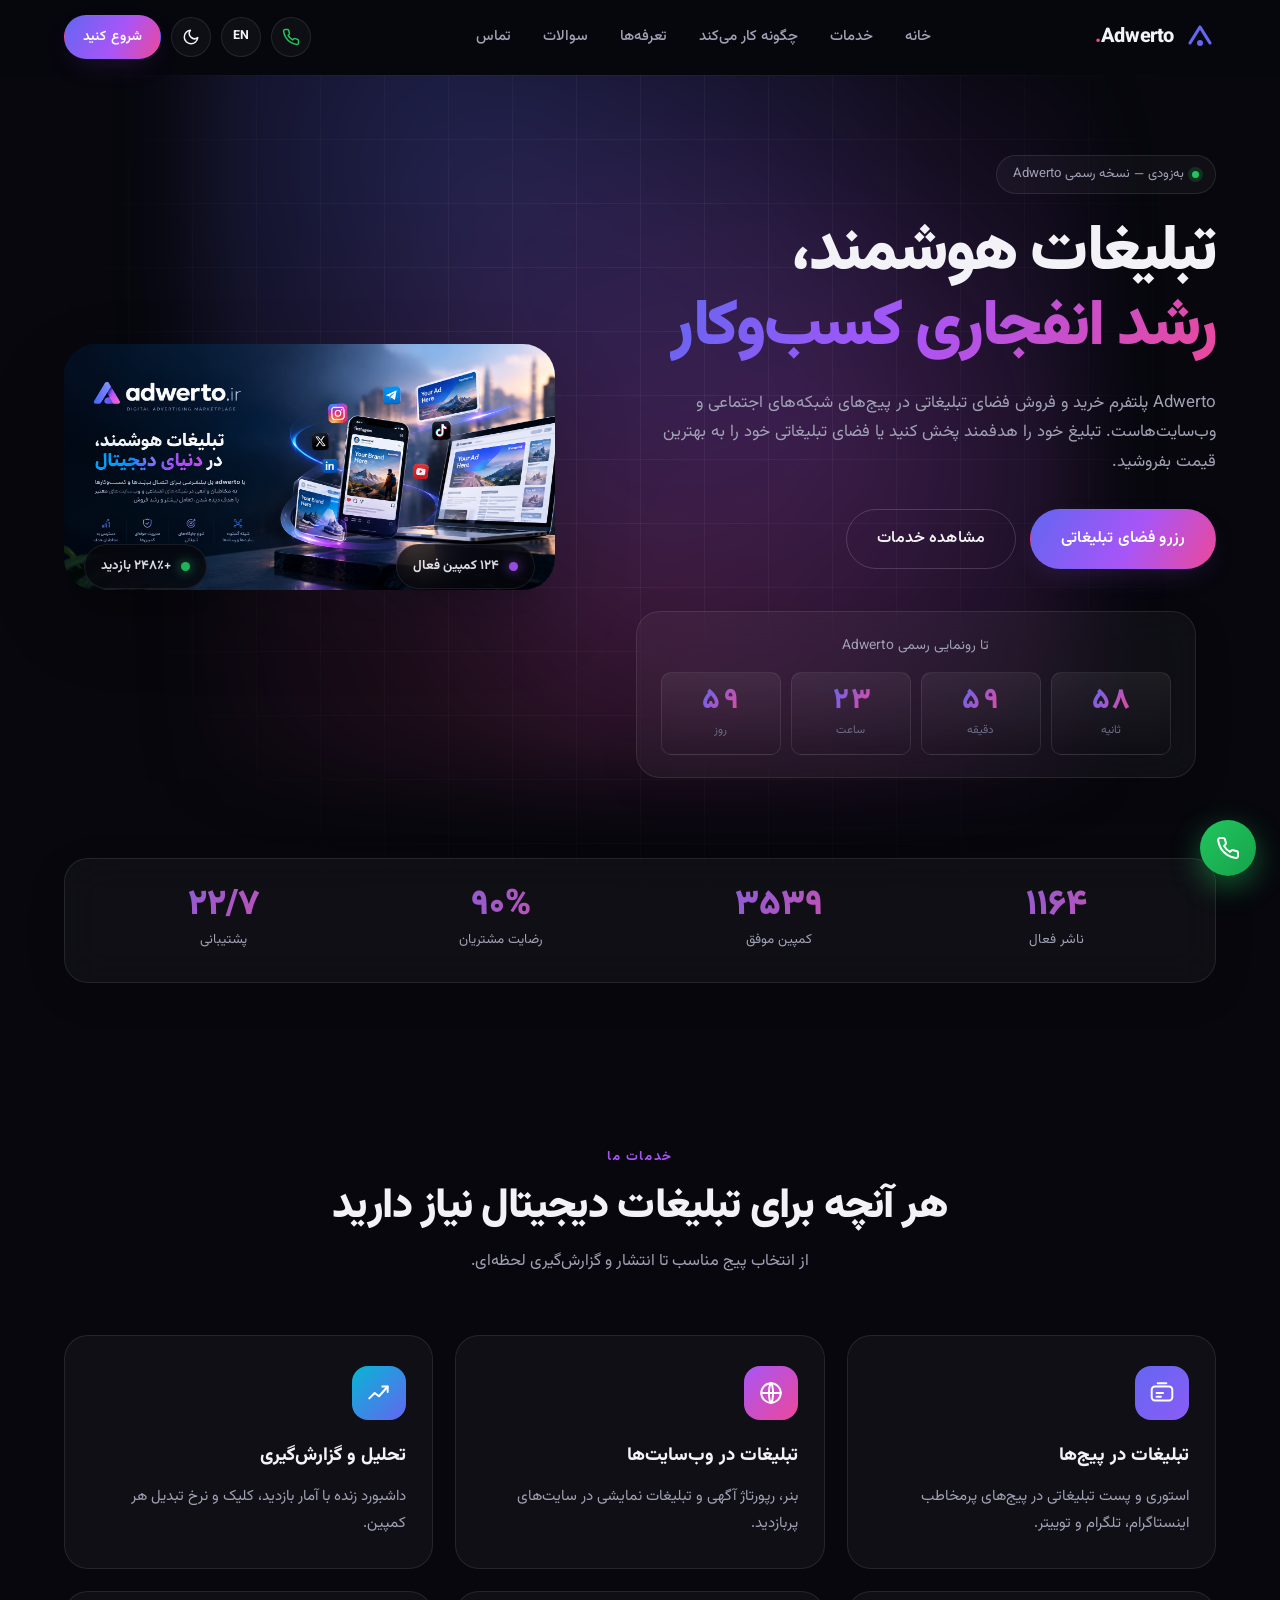
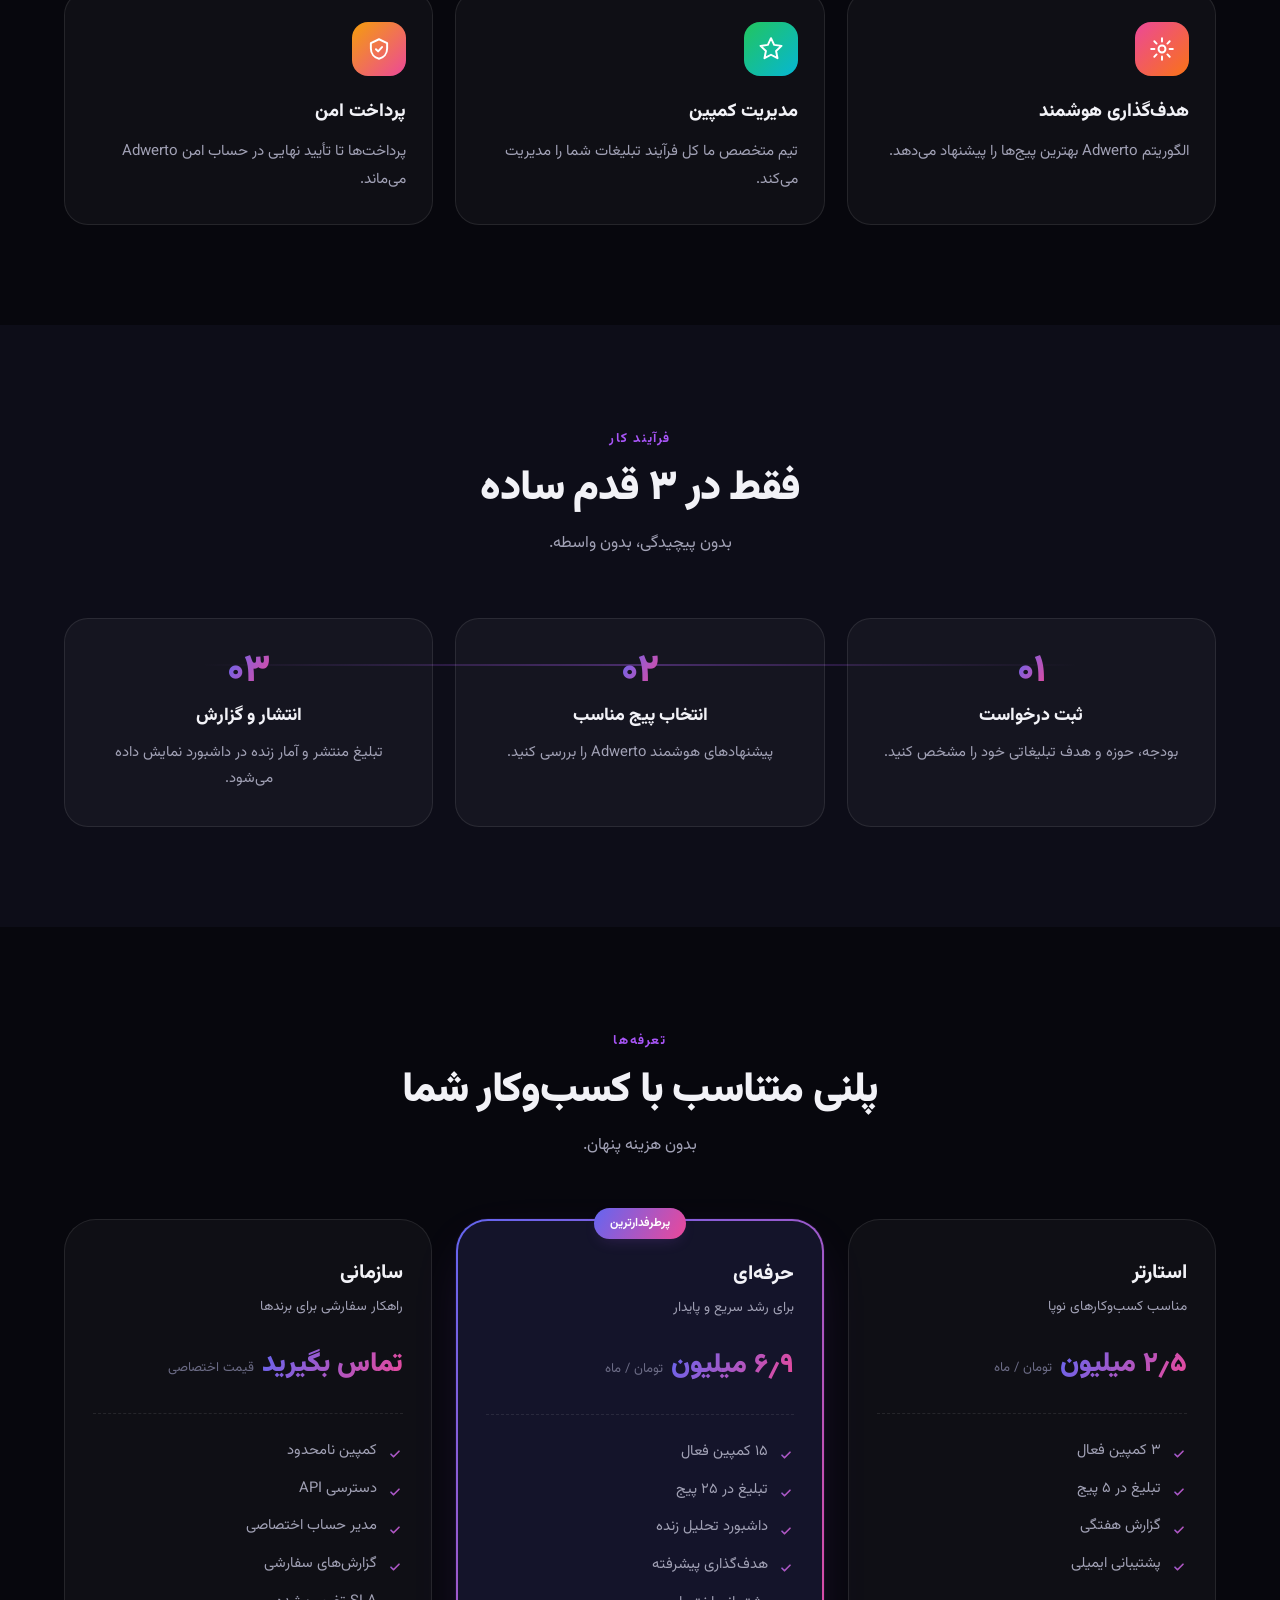
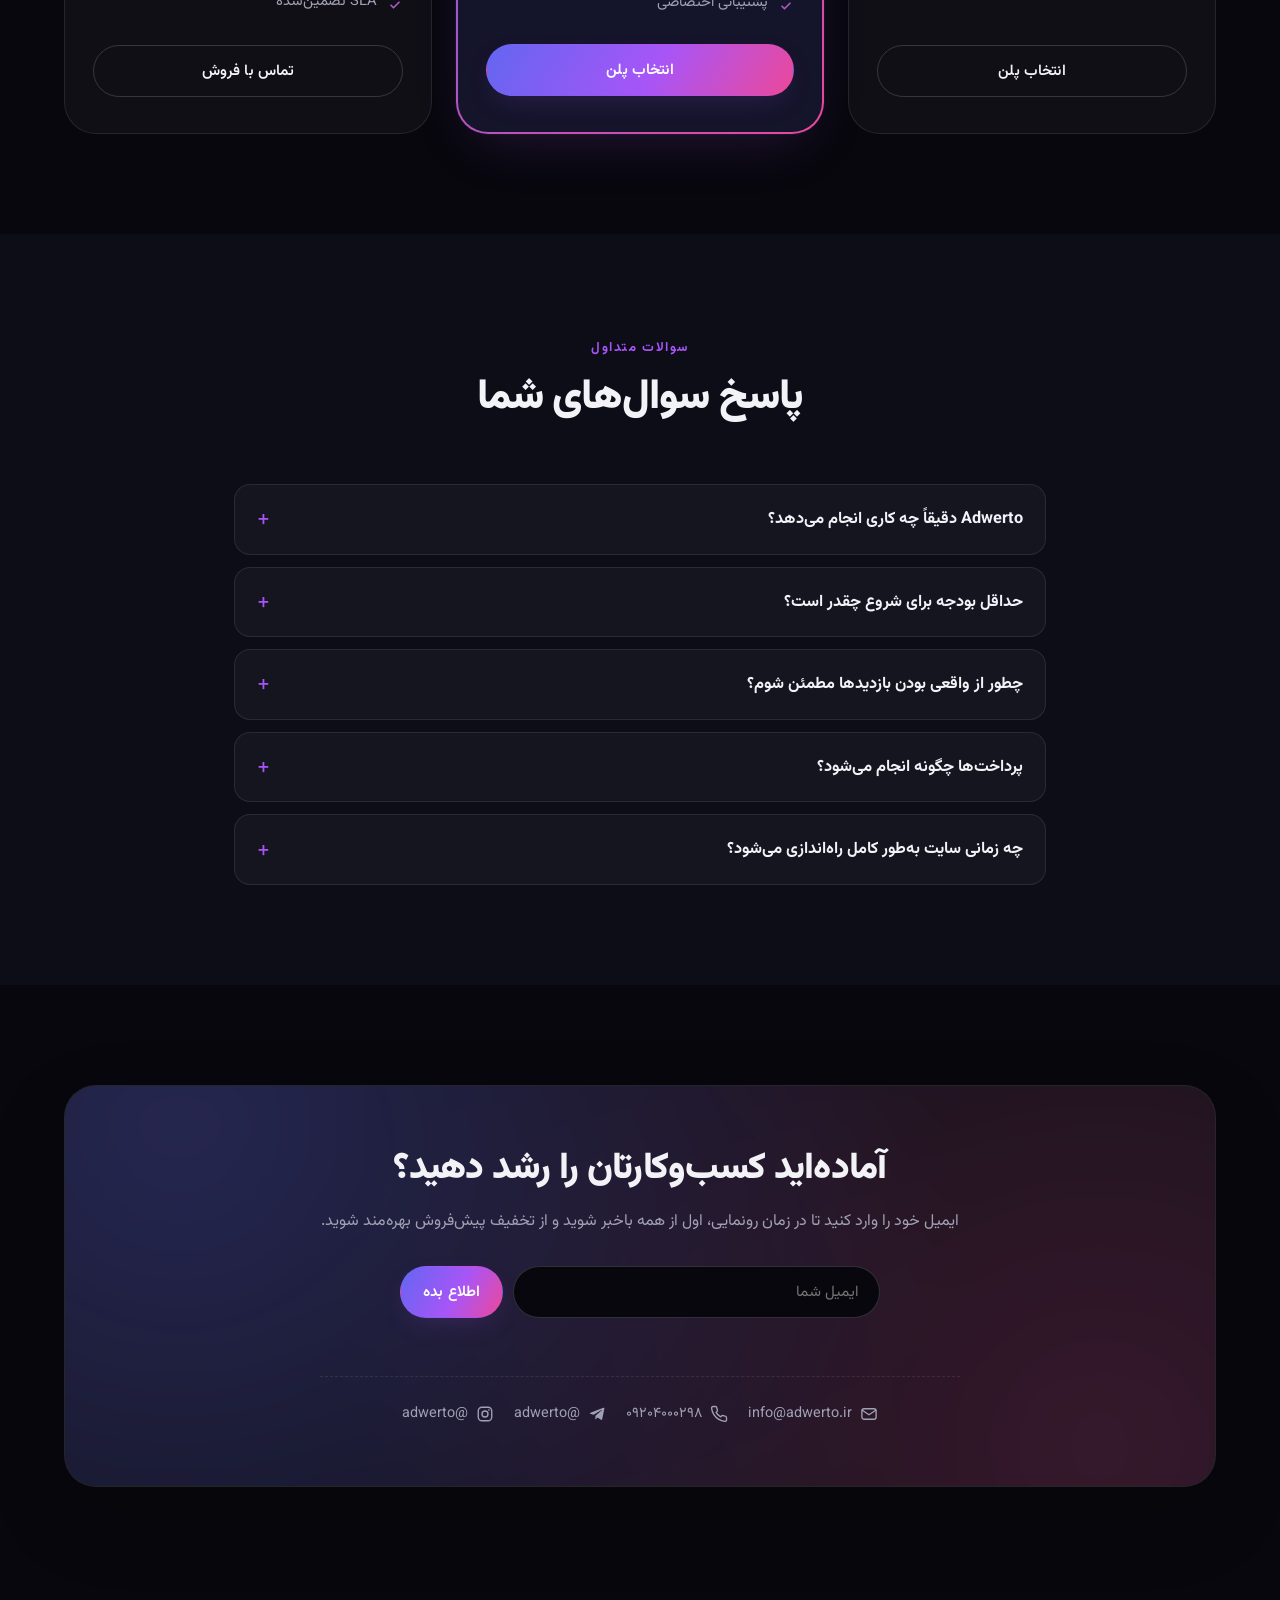
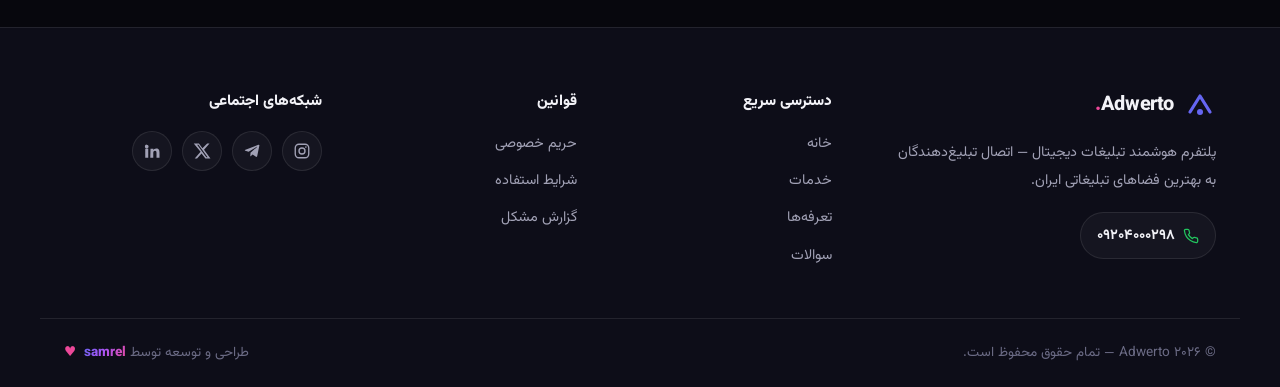
==== commit 9e7b4ac6: "final changes" ====
--- a/index.html
+++ b/index.html
@@ -6,45 +6,49 @@
 <meta name="theme-color" content="#07070d" />
 
 <!-- SEO -->
-<title>Adwerto | پلتفرم تبلیغات دیجیتال و بازاریابی آنلاین</title>
-<meta name="description" content="Adwerto پلتفرم هوشمند خرید و فروش فضای تبلیغاتی در شبکه‌های اجتماعی و وب‌سایت‌ها. تبلیغات هدفمند، سریع و مقرون‌به‌صرفه." />
-<meta name="keywords" content="تبلیغات, دیجیتال مارکتینگ, بازاریابی آنلاین, تبلیغات اینستاگرام, تبلیغات تلگرام, رپورتاژ آگهی, Adwerto" />
+<title>Adwerto | خرید و فروش فضای تبلیغاتی و بازاریابی دیجیتال</title>
+<meta name="description" content="Adwerto پلتفرم تخصصی خرید و فروش فضای تبلیغاتی در پیج‌های اینستاگرام، تلگرام، توییتر و وب‌سایت‌های پربازدید. تبلیغات هدفمند، رپورتاژ آگهی، گزارش زنده و پرداخت امن." />
+<meta name="keywords" content="تبلیغات, تبلیغات اینستاگرام, تبلیغات تلگرام, رپورتاژ آگهی, دیجیتال مارکتینگ, بازاریابی آنلاین, خرید فضای تبلیغاتی, فروش فضای تبلیغاتی, تبلیغات هدفمند, تبلیغات در پیج, تبلیغات در سایت, Adwerto, adwerto.ir, advertising, digital marketing Iran" />
 <meta name="author" content="samrel" />
-<meta name="robots" content="index, follow, max-image-preview:large" />
+<meta name="robots" content="index, follow, max-image-preview:large, max-snippet:-1, max-video-preview:-1" />
+<meta name="googlebot" content="index, follow" />
+<meta name="language" content="Persian" />
+<meta name="revisit-after" content="3 days" />
 <link rel="canonical" href="https://adwerto.ir/" />
+
+<link rel="alternate" hreflang="fa" href="https://adwerto.ir/" />
+<link rel="alternate" hreflang="en" href="https://adwerto.ir/en/" />
+<link rel="alternate" hreflang="x-default" href="https://adwerto.ir/" />
 
 <!-- Open Graph -->
 <meta property="og:type" content="website" />
 <meta property="og:site_name" content="Adwerto" />
-<meta property="og:title" content="Adwerto | پلتفرم تبلیغات دیجیتال" />
-<meta property="og:description" content="خرید و فروش هوشمند فضای تبلیغاتی در شبکه‌های اجتماعی و وب‌سایت‌ها." />
+<meta property="og:title" content="Adwerto | خرید و فروش فضای تبلیغاتی و بازاریابی دیجیتال" />
+<meta property="og:description" content="پلتفرم تخصصی خرید و فروش فضای تبلیغاتی در پیج‌ها و سایت‌های پربازدید. تبلیغات هدفمند، گزارش زنده و پرداخت امن." />
 <meta property="og:url" content="https://adwerto.ir/" />
 <meta property="og:image" content="https://adwerto.ir/assets/og-image.jpg" />
 <meta property="og:image:width" content="1200" />
 <meta property="og:image:height" content="630" />
+<meta property="og:image:alt" content="Adwerto — پلتفرم تبلیغات دیجیتال" />
 <meta property="og:locale" content="fa_IR" />
 <meta property="og:locale:alternate" content="en_US" />
 
 <!-- Twitter -->
 <meta name="twitter:card" content="summary_large_image" />
 <meta name="twitter:title" content="Adwerto | پلتفرم تبلیغات دیجیتال" />
-<meta name="twitter:description" content="خرید و فروش هوشمند فضای تبلیغاتی." />
+<meta name="twitter:description" content="خرید و فروش هوشمند فضای تبلیغاتی در شبکه‌های اجتماعی و وب‌سایت‌ها." />
 <meta name="twitter:image" content="https://adwerto.ir/assets/og-image.jpg" />
 
-<!-- Icons -->
 <link rel="icon" type="image/svg+xml" href="favicon.svg" />
 <link rel="apple-touch-icon" href="favicon.svg" />
 <link rel="manifest" href="manifest.json" />
 
-<!-- Fonts -->
 <link rel="preconnect" href="https://fonts.googleapis.com" />
 <link rel="preconnect" href="https://fonts.gstatic.com" crossorigin />
 <link href="https://fonts.googleapis.com/css2?family=Vazirmatn:wght@100..900&family=Inter:wght@100..900&display=swap" rel="stylesheet" />
 
-<!-- Styles -->
 <link rel="stylesheet" href="styles.css" />
 
-<!-- JSON-LD -->
 <script type="application/ld+json">
 {
   "@context": "https://schema.org",
@@ -61,6 +65,118 @@
   ]
 }
 </script>
+
+<script type="application/ld+json">
+{
+  "@context": "https://schema.org",
+  "@type": "FAQPage",
+  "mainEntity": [
+    {
+      "@type": "Question",
+      "name": "Adwerto دقیقاً چه کاری انجام می‌دهد؟",
+      "acceptedAnswer": { "@type": "Answer", "text": "Adwerto بازار آنلاین تبلیغاتی است که تبلیغ‌دهندگان را به صاحبان پیج و سایت متصل می‌کند." }
+    },
+    {
+      "@type": "Question",
+      "name": "حداقل بودجه برای شروع چقدر است؟",
+      "acceptedAnswer": { "@type": "Answer", "text": "برای شروع از ۵۰۰ هزار تومان کافی است. پلن استارتر برای تست مناسب است." }
+    },
+    {
+      "@type": "Question",
+      "name": "چطور از واقعی بودن بازدیدها مطمئن شوم؟",
+      "acceptedAnswer": { "@type": "Answer", "text": "تمام پیج‌ها و سایت‌ها قبل از تأیید توسط تیم فنی Adwerto بررسی و ترافیک آن‌ها اعتبارسنجی می‌شود." }
+    },
+    {
+      "@type": "Question",
+      "name": "پرداخت‌ها چگونه انجام می‌شود؟",
+      "acceptedAnswer": { "@type": "Answer", "text": "پرداخت‌ها از طریق درگاه امن انجام و تا پایان موفق کمپین در حساب امانی Adwerto نگهداری می‌شود." }
+    },
+    {
+      "@type": "Question",
+      "name": "چه زمانی سایت به‌طور کامل راه‌اندازی می‌شود؟",
+      "acceptedAnswer": { "@type": "Answer", "text": "نسخه رسمی Adwerto تا کمتر از ۲ ماه دیگر رونمایی می‌شود." }
+    }
+  ]
+}
+</script>
+
+<script type="application/ld+json">
+{
+  "@context": "https://schema.org",
+  "@type": "BreadcrumbList",
+  "itemListElement": [
+    { "@type": "ListItem", "position": 1, "name": "خانه", "item": "https://adwerto.ir/" },
+    { "@type": "ListItem", "position": 2, "name": "خدمات", "item": "https://adwerto.ir/#services" },
+    { "@type": "ListItem", "position": 3, "name": "تعرفه‌ها", "item": "https://adwerto.ir/#pricing" },
+    { "@type": "ListItem", "position": 4, "name": "سوالات متداول", "item": "https://adwerto.ir/#faq" },
+    { "@type": "ListItem", "position": 5, "name": "تماس", "item": "https://adwerto.ir/#contact" }
+  ]
+}
+</script>
+
+<script type="application/ld+json">
+{
+  "@context": "https://schema.org",
+  "@type": "Service",
+  "serviceType": "تبلیغات دیجیتال و بازاریابی آنلاین",
+  "provider": { "@type": "Organization", "name": "Adwerto", "url": "https://adwerto.ir/" },
+  "areaServed": { "@type": "Country", "name": "Iran" },
+  "hasOfferCatalog": {
+    "@type": "OfferCatalog",
+    "name": "خدمات Adwerto",
+    "itemListElement": [
+      { "@type": "Offer", "itemOffered": { "@type": "Service", "name": "تبلیغات در پیج‌های اینستاگرام و تلگرام" } },
+      { "@type": "Offer", "itemOffered": { "@type": "Service", "name": "تبلیغات در وب‌سایت‌ها و رپورتاژ آگهی" } },
+      { "@type": "Offer", "itemOffered": { "@type": "Service", "name": "تحلیل و گزارش‌گیری کمپین" } },
+      { "@type": "Offer", "itemOffered": { "@type": "Service", "name": "هدف‌گذاری هوشمند مخاطب" } }
+    ]
+  }
+}
+</script>
+
+<script type="application/ld+json">
+{
+  "@context": "https://schema.org",
+  "@type": "Organization",
+  "name": "Adwerto",
+  "alternateName": "ادورتـو",
+  "url": "https://adwerto.ir/",
+  "logo": { "@type": "ImageObject", "url": "https://adwerto.ir/favicon.svg", "width": 512, "height": 512 },
+  "description": "پلتفرم تبلیغات دیجیتال و بازاریابی آنلاین برای خرید و فروش فضای تبلیغاتی در شبکه‌های اجتماعی و وب‌سایت‌ها.",
+  "founder": { "@type": "Person", "name": "samrel" },
+  "foundingDate": "2025",
+  "sameAs": [
+    "https://instagram.com/adwerto",
+    "https://t.me/adwerto",
+    "https://twitter.com/adwerto",
+    "https://linkedin.com/company/adwerto"
+  ],
+  "contactPoint": [{
+    "@type": "ContactPoint",
+    "contactType": "customer support",
+    "email": "info@adwerto.ir",
+    "telephone": "+989204000298",
+    "availableLanguage": ["Persian", "English"],
+    "areaServed": "IR"
+  }]
+}
+</script>
+
+<script type="application/ld+json">
+{
+  "@context": "https://schema.org",
+  "@type": "WebSite",
+  "name": "Adwerto",
+  "alternateName": "ادورتـو",
+  "url": "https://adwerto.ir/",
+  "inLanguage": "fa-IR",
+  "potentialAction": {
+    "@type": "SearchAction",
+    "target": { "@type": "EntryPoint", "urlTemplate": "https://adwerto.ir/?s={search_term_string}" },
+    "query-input": "required name=search_term_string"
+  }
+}
+</script>
 </head>
 
 <body>
@@ -94,6 +210,12 @@
     </nav>
 
     <div class="header__actions">
+      <a href="tel:+989204000298" class="icon-btn icon-btn--call" aria-label="Call us" title="Call">
+        <svg viewBox="0 0 24 24" fill="none" stroke="currentColor" stroke-width="2" stroke-linecap="round" stroke-linejoin="round">
+          <path d="M22 16.92v3a2 2 0 0 1-2.18 2 19.79 19.79 0 0 1-8.63-3.07 19.5 19.5 0 0 1-6-6 19.79 19.79 0 0 1-3.07-8.67A2 2 0 0 1 4.11 2h3a2 2 0 0 1 2 1.72 12.84 12.84 0 0 0 .7 2.81 2 2 0 0 1-.45 2.11L8.09 9.91a16 16 0 0 0 6 6l1.27-1.27a2 2 0 0 1 2.11-.45 12.84 12.84 0 0 0 2.81.7A2 2 0 0 1 22 16.92z"/>
+        </svg>
+      </a>
+
       <button class="icon-btn" id="langToggle" aria-label="Change language" title="FA / EN">
         <span class="icon-btn__label" id="langLabel">EN</span>
       </button>
@@ -148,7 +270,6 @@
         <a href="#services" class="btn btn--ghost btn--lg" data-i18n="hero.cta2">مشاهده خدمات</a>
       </div>
 
-      <!-- Countdown -->
       <div class="countdown reveal" id="countdown" aria-live="polite">
         <p class="countdown__label" data-i18n="hero.countdownLabel">تا رونمایی رسمی Adwerto</p>
         <div class="countdown__grid">
@@ -172,18 +293,19 @@
       </div>
     </div>
 
-    <!-- Hero image placeholder -->
+    <!-- Hero image -->
     <div class="hero__media reveal">
       <div class="hero-media">
-        <div class="hero-media__bar" aria-hidden="true">
-          <span></span><span></span><span></span>
-        </div>
-
-        <!-- ▼ جایگزین کن با تصویر خودت ▼
-             <img src="assets/hero.png" alt="Adwerto Dashboard" />
-        -->
-        <img src="assets/hero.png" alt="Adwerto Dashboard" />
-
+        <img
+          src="assets/hero.png"
+          alt="داشبورد Adwerto — پلتفرم تبلیغات دیجیتال"
+          class="hero-media__img"
+          width="1920" height="960"
+          loading="eager" fetchpriority="high"
+          decoding="async"
+        />
+
+        <!-- دو بَج شناور روبروی هم در بالای تصویر -->
         <div class="hero-media__float hero-media__float--1" aria-hidden="true">
           <span class="dot dot--green"></span>
           <span data-i18n="hero.float1">+۲۴۸٪ بازدید</span>
@@ -286,17 +408,17 @@
 
     <div class="steps">
       <div class="step reveal">
-        <span class="step__num">۰۱</span>
+        <span class="step__num" data-i18n="how.s1.num">۰۱</span>
         <h3 class="step__title" data-i18n="how.s1.title">ثبت درخواست</h3>
         <p class="step__text" data-i18n="how.s1.text">بودجه، حوزه و هدف تبلیغاتی خود را مشخص کنید.</p>
       </div>
       <div class="step reveal">
-        <span class="step__num">۰۲</span>
+        <span class="step__num" data-i18n="how.s2.num">۰۲</span>
         <h3 class="step__title" data-i18n="how.s2.title">انتخاب پیج مناسب</h3>
         <p class="step__text" data-i18n="how.s2.text">پیشنهادهای هوشمند Adwerto را بررسی کنید.</p>
       </div>
       <div class="step reveal">
-        <span class="step__num">۰۳</span>
+        <span class="step__num" data-i18n="how.s3.num">۰۳</span>
         <h3 class="step__title" data-i18n="how.s3.title">انتشار و گزارش</h3>
         <p class="step__text" data-i18n="how.s3.text">تبلیغ منتشر و آمار زنده در داشبورد نمایش داده می‌شود.</p>
       </div>
@@ -424,6 +546,14 @@
             <svg viewBox="0 0 24 24" fill="none" stroke="currentColor" stroke-width="1.8" stroke-linecap="round"><rect x="2.5" y="5" width="19" height="14" rx="3"/><path d="M3 7l9 6 9-6"/></svg>
             info@adwerto.ir
           </a>
+
+          <a href="tel:+989204000298" class="cta__contact cta__contact--phone" aria-label="Call Adwerto">
+            <svg viewBox="0 0 24 24" fill="none" stroke="currentColor" stroke-width="1.8" stroke-linecap="round" stroke-linejoin="round">
+              <path d="M22 16.92v3a2 2 0 0 1-2.18 2 19.79 19.79 0 0 1-8.63-3.07 19.5 19.5 0 0 1-6-6 19.79 19.79 0 0 1-3.07-8.67A2 2 0 0 1 4.11 2h3a2 2 0 0 1 2 1.72 12.84 12.84 0 0 0 .7 2.81 2 2 0 0 1-.45 2.11L8.09 9.91a16 16 0 0 0 6 6l1.27-1.27a2 2 0 0 1 2.11-.45 12.84 12.84 0 0 0 2.81.7A2 2 0 0 1 22 16.92z"/>
+            </svg>
+            <span dir="ltr" data-i18n="cta.phone">۰۹۲۰۴۰۰۰۲۹۸</span>
+          </a>
+
           <a href="https://t.me/adwerto" class="cta__contact" target="_blank" rel="noopener">
             <svg viewBox="0 0 24 24" fill="currentColor"><path d="M21.9 4.3L18.9 19c-.2 1-.8 1.2-1.6.8l-4.5-3.3-2.2 2.1c-.24.24-.44.44-.9.44l.32-4.6 8.4-7.6c.36-.32-.08-.5-.56-.18L7.5 13.1l-4.4-1.4c-.96-.3-.98-.96.2-1.42l17.2-6.6c.8-.3 1.5.18 1.4 1.62z"/></svg>
             @adwerto
@@ -460,6 +590,13 @@
       <p class="footer__desc" data-i18n="footer.desc">
         پلتفرم هوشمند تبلیغات دیجیتال — اتصال تبلیغ‌دهندگان به بهترین فضاهای تبلیغاتی ایران.
       </p>
+
+      <a href="tel:+989204000298" class="footer__phone" aria-label="Call Adwerto">
+        <svg viewBox="0 0 24 24" fill="none" stroke="currentColor" stroke-width="1.9" stroke-linecap="round" stroke-linejoin="round">
+          <path d="M22 16.92v3a2 2 0 0 1-2.18 2 19.79 19.79 0 0 1-8.63-3.07 19.5 19.5 0 0 1-6-6 19.79 19.79 0 0 1-3.07-8.67A2 2 0 0 1 4.11 2h3a2 2 0 0 1 2 1.72 12.84 12.84 0 0 0 .7 2.81 2 2 0 0 1-.45 2.11L8.09 9.91a16 16 0 0 0 6 6l1.27-1.27a2 2 0 0 1 2.11-.45 12.84 12.84 0 0 0 2.81.7A2 2 0 0 1 22 16.92z"/>
+        </svg>
+        <span dir="ltr" data-i18n="cta.phone">۰۹۲۰۴۰۰۰۲۹۸</span>
+      </a>
     </div>
 
     <nav class="footer__col" aria-label="Footer navigation">
@@ -504,11 +641,19 @@
     </p>
     <p class="footer__credit">
       <span data-i18n="footer.made">طراحی و توسعه توسط</span>
-      <a href="https://adwerto.ir" class="grad-text footer__samrel">samrel</a>
+      <a href="https://samrel.com" target="_blank" rel="noopener noreferrer" class="grad-text footer__samrel">samrel</a>
       <span class="footer__heart" aria-hidden="true">♥</span>
     </p>
   </div>
 </footer>
+
+<!-- Floating Call FAB -->
+<a href="tel:+989204000298" class="call-fab" aria-label="Call Adwerto" title="Call">
+  <svg viewBox="0 0 24 24" fill="none" stroke="currentColor" stroke-width="2" stroke-linecap="round" stroke-linejoin="round">
+    <path d="M22 16.92v3a2 2 0 0 1-2.18 2 19.79 19.79 0 0 1-8.63-3.07 19.5 19.5 0 0 1-6-6 19.79 19.79 0 0 1-3.07-8.67A2 2 0 0 1 4.11 2h3a2 2 0 0 1 2 1.72 12.84 12.84 0 0 0 .7 2.81 2 2 0 0 1-.45 2.11L8.09 9.91a16 16 0 0 0 6 6l1.27-1.27a2 2 0 0 1 2.11-.45 12.84 12.84 0 0 0 2.81.7A2 2 0 0 1 22 16.92z"/>
+  </svg>
+  <span class="call-fab__tooltip" data-i18n="cta.call">تماس با ما</span>
+</a>
 
 <!-- MODALS -->
 <div class="modal" id="privacyModal" role="dialog" aria-modal="true" hidden>
--- a/styles.css
+++ b/styles.css
@@ -3,12 +3,10 @@
    Author: samrel
    ============================================================ */
 
-/* ---------- RESET ---------- */
 *, *::before, *::after { box-sizing: border-box; margin: 0; padding: 0; }
 
 html { scroll-behavior: smooth; -webkit-text-size-adjust: 100%; }
 
-/* ---------- THEME TOKENS ---------- */
 :root {
   --font-fa: 'Vazirmatn', system-ui, sans-serif;
   --font-en: 'Inter', system-ui, sans-serif;
@@ -30,12 +28,13 @@
   --transition: .35s cubic-bezier(.2,.7,.3,1);
 }
 
-/* DARK THEME (default) */
+/* DARK THEME */
 html[data-theme="dark"] {
   --bg: #07070d;
   --bg-alt: #0d0d18;
   --bg-card: rgba(255,255,255,.035);
   --bg-card-hover: rgba(255,255,255,.06);
+  --bg-featured: #14142a;              /* opaque — fixing featured plan visibility */
   --border: rgba(255,255,255,.09);
   --border-strong: rgba(255,255,255,.16);
   --text: #f2f2f7;
@@ -52,6 +51,7 @@
   --bg-alt: #f3f3f9;
   --bg-card: rgba(255,255,255,.85);
   --bg-card-hover: #ffffff;
+  --bg-featured: #ffffff;
   --border: rgba(15,15,35,.08);
   --border-strong: rgba(15,15,35,.14);
   --text: #0c0c18;
@@ -65,7 +65,6 @@
   --shadow-lg: 0 30px 80px rgba(20,20,60,.14);
 }
 
-/* FONTS by language */
 html[lang="fa"] body { font-family: var(--font-fa); }
 html[lang="en"] body { font-family: var(--font-en); }
 
@@ -84,13 +83,8 @@
 button { font: inherit; cursor: pointer; border: none; background: none; color: inherit; }
 ul { list-style: none; }
 
-/* ---------- UTILITIES ---------- */
-.container {
-  width: 100%;
-  max-width: var(--container);
-  margin: 0 auto;
-  padding: 0 24px;
-}
+/* UTILITIES */
+.container { width: 100%; max-width: var(--container); margin: 0 auto; padding: 0 24px; }
 .container--narrow { max-width: 860px; }
 
 .grad-text {
@@ -100,11 +94,10 @@
   color: transparent;
 }
 
-/* Reveal on scroll */
 .reveal { opacity: 0; transform: translateY(28px); transition: opacity .8s ease, transform .8s ease; }
 .reveal.is-visible { opacity: 1; transform: none; }
 
-/* ---------- BUTTONS ---------- */
+/* BUTTONS */
 .btn {
   display: inline-flex;
   align-items: center;
@@ -119,7 +112,6 @@
   white-space: nowrap;
   border: 1px solid transparent;
 }
-
 .btn--sm { padding: 9px 18px; font-size: .86rem; }
 .btn--lg { padding: 15px 30px; font-size: 1rem; }
 .btn--full { width: 100%; }
@@ -138,11 +130,9 @@
 }
 .btn--ghost:hover { background: var(--bg-card-hover); transform: translateY(-2px); border-color: var(--brand-2); }
 
-/* ---------- HEADER ---------- */
+/* HEADER */
 .header {
-  position: sticky;
-  top: 0;
-  z-index: 100;
+  position: sticky; top: 0; z-index: 100;
   backdrop-filter: blur(20px) saturate(160%);
   -webkit-backdrop-filter: blur(20px) saturate(160%);
   background: color-mix(in srgb, var(--bg) 78%, transparent);
@@ -152,108 +142,78 @@
 .header.is-scrolled { border-bottom-color: var(--border); }
 
 .header__inner {
-  display: flex;
-  align-items: center;
-  justify-content: space-between;
-  gap: 20px;
-  height: 74px;
-}
-
-/* Logo */
+  display: flex; align-items: center; justify-content: space-between;
+  gap: 20px; height: 74px;
+}
+
 .logo { display: inline-flex; align-items: center; gap: 10px; font-weight: 800; font-size: 1.25rem; }
 .logo__mark { width: 32px; height: 32px; display: inline-flex; }
 .logo__mark svg { width: 100%; height: 100%; }
 .logo__text { letter-spacing: -.02em; }
 .logo__dot { color: var(--brand-3); }
 
-/* Nav */
 .nav { display: flex; align-items: center; gap: 4px; }
 .nav__link {
-  position: relative;
-  padding: 9px 14px;
-  font-size: .92rem;
-  font-weight: 500;
-  color: var(--text-muted);
-  border-radius: 999px;
+  position: relative; padding: 9px 14px;
+  font-size: .92rem; font-weight: 500;
+  color: var(--text-muted); border-radius: 999px;
   transition: color var(--transition), background var(--transition);
 }
 .nav__link:hover { color: var(--text); background: var(--bg-card); }
 .nav__link::after {
-  content: '';
-  position: absolute;
-  left: 50%; bottom: 2px;
+  content: ''; position: absolute; left: 50%; bottom: 2px;
   width: 0; height: 2px;
   background: linear-gradient(90deg, var(--brand-1), var(--brand-3));
-  border-radius: 2px;
-  transform: translateX(-50%);
+  border-radius: 2px; transform: translateX(-50%);
   transition: width var(--transition);
 }
 .nav__link:hover::after { width: 24px; }
 
-/* Header actions */
 .header__actions { display: flex; align-items: center; gap: 10px; }
 
 .icon-btn {
-  width: 40px; height: 40px;
-  border-radius: 50%;
-  display: inline-flex;
-  align-items: center;
-  justify-content: center;
-  border: 1px solid var(--border);
-  background: var(--bg-card);
-  transition: transform var(--transition), background var(--transition), border-color var(--transition);
+  width: 40px; height: 40px; border-radius: 50%;
+  display: inline-flex; align-items: center; justify-content: center;
+  border: 1px solid var(--border);
+  background: var(--bg-card);
+  transition: transform var(--transition), background var(--transition), border-color var(--transition), color var(--transition);
 }
 .icon-btn:hover { transform: translateY(-2px); background: var(--bg-card-hover); border-color: var(--brand-2); }
 .icon-btn__label { font-size: .78rem; font-weight: 700; letter-spacing: .05em; }
+
+/* Phone icon button in header */
+.icon-btn--call { color: #22c55e; }
+.icon-btn--call:hover { border-color: #22c55e; color: #16a34a; }
+.icon-btn--call svg { width: 18px; height: 18px; }
 
 .ico { width: 18px; height: 18px; transition: opacity var(--transition), transform var(--transition); }
 html[data-theme="dark"] .ico-sun { display: none; }
 html[data-theme="light"] .ico-moon { display: none; }
 
-/* Burger */
 .burger {
-  display: none;
-  flex-direction: column;
-  justify-content: center;
-  gap: 5px;
-  width: 40px; height: 40px;
-  border-radius: 50%;
-  border: 1px solid var(--border);
-  background: var(--bg-card);
-  padding: 0 10px;
+  display: none; flex-direction: column; justify-content: center;
+  gap: 5px; width: 40px; height: 40px; border-radius: 50%;
+  border: 1px solid var(--border); background: var(--bg-card); padding: 0 10px;
 }
 .burger span {
-  display: block;
-  height: 2px;
-  background: var(--text);
-  border-radius: 2px;
-  transition: transform .3s ease, opacity .3s ease;
+  display: block; height: 2px; background: var(--text);
+  border-radius: 2px; transition: transform .3s ease, opacity .3s ease;
 }
 .burger.is-open span:nth-child(1) { transform: translateY(7px) rotate(45deg); }
 .burger.is-open span:nth-child(2) { opacity: 0; }
 .burger.is-open span:nth-child(3) { transform: translateY(-7px) rotate(-45deg); }
 
-/* ---------- HERO ---------- */
-.hero {
-  position: relative;
-  padding: 80px 0 60px;
-  overflow: hidden;
-}
-
+/* HERO */
+.hero { position: relative; padding: 80px 0 60px; overflow: hidden; }
 .hero__glow {
-  position: absolute;
-  top: -20%; left: 50%;
-  width: 900px; height: 900px;
-  transform: translateX(-50%);
+  position: absolute; top: -20%; left: 50%;
+  width: 900px; height: 900px; transform: translateX(-50%);
   background:
     radial-gradient(circle at 30% 30%, var(--glow-1), transparent 55%),
     radial-gradient(circle at 70% 60%, var(--glow-2), transparent 55%),
     radial-gradient(circle at 50% 80%, var(--glow-3), transparent 60%);
-  filter: blur(40px);
-  pointer-events: none;
-  z-index: 0;
-}
-
+  filter: blur(40px); pointer-events: none; z-index: 0;
+}
 .hero__grid-bg {
   position: absolute; inset: 0;
   background-image:
@@ -262,38 +222,24 @@
   background-size: 64px 64px;
   mask-image: radial-gradient(ellipse at 50% 30%, #000 20%, transparent 70%);
   -webkit-mask-image: radial-gradient(ellipse at 50% 30%, #000 20%, transparent 70%);
-  opacity: .5;
-  pointer-events: none;
-  z-index: 0;
+  opacity: .5; pointer-events: none; z-index: 0;
 }
 
 .hero__inner {
-  position: relative;
-  z-index: 1;
-  display: grid;
-  grid-template-columns: 1.1fr .9fr;
-  gap: 60px;
-  align-items: center;
-}
-
-/* Badge */
+  position: relative; z-index: 1;
+  display: grid; grid-template-columns: 1.1fr .9fr;
+  gap: 60px; align-items: center;
+}
+
 .badge {
-  display: inline-flex;
-  align-items: center;
-  gap: 8px;
-  padding: 7px 16px;
-  border-radius: 999px;
-  border: 1px solid var(--border);
-  background: var(--bg-card);
-  font-size: .82rem;
-  color: var(--text-muted);
-  margin-bottom: 22px;
+  display: inline-flex; align-items: center; gap: 8px;
+  padding: 7px 16px; border-radius: 999px;
+  border: 1px solid var(--border); background: var(--bg-card);
+  font-size: .82rem; color: var(--text-muted); margin-bottom: 22px;
 }
 .badge__dot {
-  width: 7px; height: 7px;
-  border-radius: 50%;
-  background: #22c55e;
-  box-shadow: 0 0 0 4px rgba(34,197,94,.18);
+  width: 7px; height: 7px; border-radius: 50%;
+  background: #22c55e; box-shadow: 0 0 0 4px rgba(34,197,94,.18);
   animation: pulse 2s infinite;
 }
 @keyframes pulse {
@@ -303,23 +249,18 @@
 
 .hero__title {
   font-size: clamp(2.2rem, 5.2vw, 4rem);
-  font-weight: 900;
-  line-height: 1.18;
-  letter-spacing: -.03em;
-  margin-bottom: 22px;
-}
-
+  font-weight: 900; line-height: 1.18;
+  letter-spacing: -.03em; margin-bottom: 22px;
+}
 .hero__subtitle {
-  font-size: 1.05rem;
-  color: var(--text-muted);
-  max-width: 560px;
-  margin-bottom: 32px;
-}
-
+  font-size: 1.05rem; color: var(--text-muted);
+  max-width: 560px; margin-bottom: 32px;
+}
 .hero__actions { display: flex; flex-wrap: wrap; gap: 14px; margin-bottom: 42px; }
 
-/* Countdown */
+/* COUNTDOWN */
 .countdown {
+  margin: 0 auto;
   padding: 22px 24px;
   border-radius: var(--radius-lg);
   border: 1px solid var(--border);
@@ -327,129 +268,93 @@
   backdrop-filter: blur(20px);
   -webkit-backdrop-filter: blur(20px);
   box-shadow: var(--shadow-md);
-  max-width: 520px;
+  width: 100%; max-width: 560px; text-align: center;
 }
 .countdown__label {
-  font-size: .86rem;
-  color: var(--text-muted);
-  margin-bottom: 14px;
-  text-align: center;
+  font-size: .86rem; color: var(--text-muted);
+  margin-bottom: 14px; text-align: center;
 }
 .countdown__grid {
-  display: grid;
-  grid-template-columns: repeat(4, 1fr);
-  gap: 10px;
+  direction: ltr;
+  display: grid; grid-template-columns: repeat(4, 1fr);
+  gap: 10px; justify-content: center;
 }
 .cd-box {
-  display: flex;
-  flex-direction: column;
-  align-items: center;
-  gap: 4px;
-  padding: 14px 6px;
+  direction: ltr;
+  display: flex; flex-direction: column; align-items: center;
+  gap: 4px; padding: 14px 6px;
   border-radius: var(--radius-sm);
   background: linear-gradient(180deg, var(--bg-card-hover), transparent);
   border: 1px solid var(--border);
 }
 .cd-box__num {
-  font-size: 1.8rem;
-  font-weight: 800;
+  direction: ltr; font-size: 1.8rem; font-weight: 800;
   background: linear-gradient(120deg, var(--brand-1), var(--brand-3));
-  -webkit-background-clip: text;
-  background-clip: text;
-  color: transparent;
-  font-variant-numeric: tabular-nums;
-  line-height: 1;
-}
-.cd-box__unit { font-size: .72rem; color: var(--text-dim); }
-
-/* Hero media */
-.hero__media { position: relative; }
-
+  -webkit-background-clip: text; background-clip: text; color: transparent;
+  font-variant-numeric: tabular-nums; line-height: 1;
+  unicode-bidi: plaintext;
+}
+.cd-box__unit { direction: rtl; font-size: .72rem; color: var(--text-dim); }
+html[lang="en"] .cd-box__unit { direction: ltr; }
+
+/* HERO MEDIA */
+.hero__media { position: relative; width: 100%; }
 .hero-media {
-  position: relative;
+  position: relative; width: 100%;
   border-radius: var(--radius-xl);
-  border: 1px solid var(--border);
-  background: var(--bg-card);
-  padding: 14px;
   box-shadow: var(--shadow-lg);
-  overflow: hidden;
+  background: var(--bg-card);
   animation: floaty 6s ease-in-out infinite;
-}
-@keyframes floaty {
-  0%,100% { transform: translateY(0); }
-  50% { transform: translateY(-10px); }
-}
-
-.hero-media__bar {
-  display: flex; gap: 6px;
-  padding: 0 4px 12px;
-}
-.hero-media__bar span {
-  width: 10px; height: 10px;
-  border-radius: 50%;
-  background: var(--border-strong);
-}
-.hero-media__bar span:nth-child(1) { background: #ff5f57; }
-.hero-media__bar span:nth-child(2) { background: #febc2e; }
-.hero-media__bar span:nth-child(3) { background: #28c840; }
-
-.hero-media__slot {
-  aspect-ratio: 16 / 11;
-  border-radius: var(--radius-lg);
-  background:
-    linear-gradient(135deg, var(--glow-1), var(--glow-3)),
-    repeating-linear-gradient(45deg, var(--bg-alt) 0 12px, transparent 12px 24px);
-  border: 2px dashed var(--border-strong);
-  display: flex;
-  flex-direction: column;
-  align-items: center;
-  justify-content: center;
-  gap: 10px;
-  text-align: center;
-  padding: 20px;
-  color: var(--text-muted);
-}
-.hero-media__icon { width: 46px; height: 46px; opacity: .55; }
-.hero-media__hint { font-size: .9rem; font-weight: 600; }
-.hero-media__code {
-  font-family: ui-monospace, monospace;
-  font-size: .74rem;
-  padding: 5px 12px;
-  border-radius: 999px;
-  background: var(--bg);
-  border: 1px solid var(--border);
-  color: var(--text-dim);
-}
-
+  will-change: transform;
+}
+.hero-media__img {
+  display: block; width: 100%; height: auto;
+  border-radius: var(--radius-xl);
+  position: relative; z-index: 1;
+}
+
+/* Floating badges — both on TOP, opposite sides */
 .hero-media__float {
   position: absolute;
-  display: inline-flex;
-  align-items: center;
-  gap: 8px;
-  padding: 9px 15px;
-  border-radius: 999px;
-  background: color-mix(in srgb, var(--bg) 90%, transparent);
-  border: 1px solid var(--border);
-  backdrop-filter: blur(12px);
-  -webkit-backdrop-filter: blur(12px);
-  font-size: .8rem;
-  font-weight: 600;
-  box-shadow: var(--shadow-md);
-  white-space: nowrap;
-}
-.hero-media__float--1 { top: 12%; left: -18px; animation: floaty 5s ease-in-out infinite .5s; }
-.hero-media__float--2 { bottom: 12%; right: -18px; animation: floaty 5.5s ease-in-out infinite 1s; }
-.dot { width: 8px; height: 8px; border-radius: 50%; }
-.dot--green { background: #22c55e; }
-.dot--violet { background: var(--brand-2); }
-
-/* Stats */
+  display: inline-flex; align-items: center; gap: 10px;
+  padding: 10px 16px; border-radius: 999px;
+  background: color-mix(in srgb, var(--bg) 88%, transparent);
+  border: 1px solid var(--border);
+  backdrop-filter: blur(14px);
+  -webkit-backdrop-filter: blur(14px);
+  font-size: .82rem; font-weight: 700;
+  box-shadow: 0 8px 24px rgba(0,0,0,.18);
+  white-space: nowrap; z-index: 3;
+}
+.hero-media__float--1 {
+  bottom: 1px;
+  left: 20px;
+  opacity: .9;
+  animation: floaty 5s ease-in-out infinite;
+}
+.hero-media__float--2 {
+  bottom: 1px;
+  right: 20px;
+  opacity: .9;
+  animation: floaty 5s ease-in-out infinite .6s;
+}
+
+.dot {
+  width: 9px; height: 9px; border-radius: 50%;
+  flex-shrink: 0;
+  animation: dotBlink 1.3s ease-in-out infinite;
+}
+.dot--green { background: #22c55e; box-shadow: 0 0 12px rgba(34,197,94,.85); }
+.dot--violet {
+  background: var(--brand-2);
+  box-shadow: 0 0 12px rgba(168,85,247,.85);
+  animation-delay: .65s;
+}
+
+/* STATS */
 .stats {
-  display: grid;
-  grid-template-columns: repeat(4, 1fr);
-  gap: 16px;
-  margin-top: 80px;
-  padding: 28px;
+  display: grid; grid-template-columns: repeat(4, 1fr);
+  gap: 16px; margin-top: 80px; padding: 28px;
   border-radius: var(--radius-lg);
   border: 1px solid var(--border);
   background: var(--bg-card);
@@ -463,59 +368,42 @@
   font-size: clamp(1.6rem, 3vw, 2.2rem);
   font-weight: 900;
   background: linear-gradient(120deg, var(--brand-1), var(--brand-3));
-  -webkit-background-clip: text;
-  background-clip: text;
-  color: transparent;
+  -webkit-background-clip: text; background-clip: text; color: transparent;
   line-height: 1.1;
 }
 .stat__label { font-size: .84rem; color: var(--text-muted); }
 
-/* ---------- SECTION ---------- */
+/* SECTION */
 .section { padding: 100px 0; position: relative; }
 .section--alt { background: var(--bg-alt); }
 
 .section__head { text-align: center; max-width: 720px; margin: 0 auto 60px; }
 .section__eyebrow {
-  display: inline-block;
-  font-size: .82rem;
-  font-weight: 700;
-  letter-spacing: .12em;
-  text-transform: uppercase;
-  color: var(--brand-2);
-  margin-bottom: 12px;
+  display: inline-block; font-size: .82rem; font-weight: 700;
+  letter-spacing: .12em; text-transform: uppercase;
+  color: var(--brand-2); margin-bottom: 12px;
 }
 .section__title {
   font-size: clamp(1.7rem, 3.6vw, 2.6rem);
-  font-weight: 900;
-  letter-spacing: -.02em;
-  line-height: 1.25;
-  margin-bottom: 14px;
+  font-weight: 900; letter-spacing: -.02em;
+  line-height: 1.25; margin-bottom: 14px;
 }
 .section__desc { color: var(--text-muted); font-size: 1.02rem; }
 
-/* ---------- CARDS ---------- */
-.cards {
-  display: grid;
-  grid-template-columns: repeat(3, 1fr);
-  gap: 22px;
-}
+/* CARDS */
+.cards { display: grid; grid-template-columns: repeat(3, 1fr); gap: 22px; }
 .card {
   padding: 30px 26px;
   border-radius: var(--radius-lg);
   border: 1px solid var(--border);
   background: var(--bg-card);
   transition: transform var(--transition), border-color var(--transition), background var(--transition), box-shadow var(--transition);
-  position: relative;
-  overflow: hidden;
+  position: relative; overflow: hidden;
 }
 .card::before {
-  content: '';
-  position: absolute;
-  inset: 0;
+  content: ''; position: absolute; inset: 0;
   background: linear-gradient(135deg, var(--glow-1), transparent 60%);
-  opacity: 0;
-  transition: opacity var(--transition);
-  pointer-events: none;
+  opacity: 0; transition: opacity var(--transition); pointer-events: none;
 }
 .card:hover {
   transform: translateY(-6px);
@@ -528,12 +416,8 @@
 .card__icon {
   width: 54px; height: 54px;
   border-radius: var(--radius-md);
-  display: inline-flex;
-  align-items: center;
-  justify-content: center;
-  margin-bottom: 20px;
-  position: relative;
-  z-index: 1;
+  display: inline-flex; align-items: center; justify-content: center;
+  margin-bottom: 20px; position: relative; z-index: 1;
 }
 .card__icon svg { width: 26px; height: 26px; color: #fff; }
 .card__icon--1 { background: linear-gradient(135deg, #6366f1, #8b5cf6); }
@@ -543,40 +427,26 @@
 .card__icon--5 { background: linear-gradient(135deg, #22c55e, #06b6d4); }
 .card__icon--6 { background: linear-gradient(135deg, #f59e0b, #ec4899); }
 
-.card__title {
-  font-size: 1.15rem;
-  font-weight: 800;
-  margin-bottom: 10px;
-  position: relative;
-  z-index: 1;
-}
+.card__title { font-size: 1.15rem; font-weight: 800; margin-bottom: 10px; position: relative; z-index: 1; }
 .card__text {
-  font-size: .94rem;
-  color: var(--text-muted);
-  line-height: 1.85;
-  position: relative;
-  z-index: 1;
-}
-
-/* ---------- STEPS ---------- */
+  font-size: .94rem; color: var(--text-muted);
+  line-height: 1.85; position: relative; z-index: 1;
+}
+
+/* STEPS */
 .steps {
-  display: grid;
-  grid-template-columns: repeat(3, 1fr);
-  gap: 22px;
-  position: relative;
+  display: grid; grid-template-columns: repeat(3, 1fr);
+  gap: 22px; position: relative;
 }
 .steps::before {
-  content: '';
-  position: absolute;
+  content: ''; position: absolute;
   top: 46px; left: 12%; right: 12%;
   height: 2px;
   background: linear-gradient(90deg, transparent, var(--brand-2), transparent);
-  opacity: .35;
-  z-index: 0;
+  opacity: .35; z-index: 0;
 }
 .step {
-  position: relative;
-  z-index: 1;
+  position: relative; z-index: 1;
   padding: 34px 26px;
   border-radius: var(--radius-lg);
   border: 1px solid var(--border);
@@ -586,25 +456,19 @@
 }
 .step:hover { transform: translateY(-6px); border-color: var(--brand-2); }
 .step__num {
-  display: inline-block;
-  font-size: 2.4rem;
-  font-weight: 900;
+  display: inline-block; font-size: 2.4rem; font-weight: 900;
   background: linear-gradient(120deg, var(--brand-1), var(--brand-3));
-  -webkit-background-clip: text;
-  background-clip: text;
-  color: transparent;
-  margin-bottom: 10px;
-  line-height: 1;
+  -webkit-background-clip: text; background-clip: text; color: transparent;
+  margin-bottom: 10px; line-height: 1;
+  direction: ltr;
 }
 .step__title { font-size: 1.12rem; font-weight: 800; margin-bottom: 8px; }
 .step__text { font-size: .92rem; color: var(--text-muted); }
 
-/* ---------- PRICING ---------- */
+/* PRICING */
 .plans {
-  display: grid;
-  grid-template-columns: repeat(3, 1fr);
-  gap: 24px;
-  align-items: stretch;
+  display: grid; grid-template-columns: repeat(3, 1fr);
+  gap: 24px; align-items: stretch;
 }
 .plan {
   position: relative;
@@ -612,55 +476,52 @@
   border-radius: var(--radius-xl);
   border: 1px solid var(--border);
   background: var(--bg-card);
-  display: flex;
-  flex-direction: column;
+  display: flex; flex-direction: column;
   transition: transform var(--transition), border-color var(--transition), box-shadow var(--transition);
 }
 .plan:hover { transform: translateY(-6px); box-shadow: var(--shadow-lg); }
 
+/* Featured plan — OPAQUE bg + gradient border, works in both themes */
 .plan--featured {
-  border-color: transparent;
+  border: 2px solid transparent;
   background:
-    linear-gradient(var(--bg-card), var(--bg-card)) padding-box,
+    linear-gradient(var(--bg-featured), var(--bg-featured)) padding-box,
     linear-gradient(135deg, var(--brand-1), var(--brand-3)) border-box;
-  border: 2px solid transparent;
-  box-shadow: 0 20px 60px -20px var(--glow-2);
+  box-shadow:
+    0 20px 60px -20px var(--glow-2),
+    0 0 0 1px rgba(168,85,247,.06);
   transform: scale(1.03);
 }
 .plan--featured:hover { transform: scale(1.03) translateY(-6px); }
 
+/* Ensure text and content readable on featured card in both themes */
+.plan--featured .plan__name { color: var(--text); }
+.plan--featured .plan__desc,
+.plan--featured .plan__list li { color: var(--text-muted); }
+.plan--featured .plan__currency { color: var(--text-dim); }
+
 .plan__ribbon {
-  position: absolute;
-  top: -13px;
-  left: 50%;
+  position: absolute; top: -13px; left: 50%;
   transform: translateX(-50%);
-  padding: 5px 16px;
-  border-radius: 999px;
+  padding: 5px 16px; border-radius: 999px;
   background: linear-gradient(120deg, var(--brand-1), var(--brand-3));
-  color: #fff;
-  font-size: .74rem;
-  font-weight: 700;
+  color: #fff; font-size: .74rem; font-weight: 700;
   white-space: nowrap;
+  box-shadow: 0 6px 16px -6px var(--glow-2);
 }
 
 .plan__name { font-size: 1.25rem; font-weight: 800; margin-bottom: 4px; }
 .plan__desc { font-size: .85rem; color: var(--text-muted); margin-bottom: 22px; }
 .plan__price {
-  display: flex;
-  align-items: baseline;
-  gap: 8px;
-  margin-bottom: 24px;
-  padding-bottom: 24px;
+  display: flex; align-items: baseline; gap: 8px;
+  margin-bottom: 24px; padding-bottom: 24px;
   border-bottom: 1px dashed var(--border);
   flex-wrap: wrap;
 }
 .plan__amount {
-  font-size: 1.7rem;
-  font-weight: 900;
+  font-size: 1.7rem; font-weight: 900;
   background: linear-gradient(120deg, var(--brand-1), var(--brand-3));
-  -webkit-background-clip: text;
-  background-clip: text;
-  color: transparent;
+  -webkit-background-clip: text; background-clip: text; color: transparent;
 }
 .plan__currency { font-size: .82rem; color: var(--text-dim); }
 
@@ -668,14 +529,11 @@
 .plan__list li {
   position: relative;
   padding-inline-start: 26px;
-  font-size: .92rem;
-  color: var(--text-muted);
+  font-size: .92rem; color: var(--text-muted);
 }
 .plan__list li::before {
-  content: '';
-  position: absolute;
-  inset-inline-start: 0;
-  top: 8px;
+  content: ''; position: absolute;
+  inset-inline-start: 0; top: 8px;
   width: 16px; height: 16px;
   border-radius: 50%;
   background: linear-gradient(135deg, var(--brand-1), var(--brand-3));
@@ -683,7 +541,7 @@
   -webkit-mask: url("data:image/svg+xml,%3Csvg xmlns='http://www.w3.org/2000/svg' viewBox='0 0 24 24' fill='none' stroke='black' stroke-width='3.4' stroke-linecap='round' stroke-linejoin='round'%3E%3Cpath d='M4 12.5l5 5 11-11'/%3E%3C/svg%3E") center/72% no-repeat;
 }
 
-/* ---------- FAQ ---------- */
+/* FAQ */
 .faq { display: flex; flex-direction: column; gap: 12px; }
 .faq__item {
   border: 1px solid var(--border);
@@ -693,120 +551,87 @@
   transition: border-color var(--transition), background var(--transition);
 }
 .faq__item[open] { border-color: var(--brand-2); background: var(--bg-card-hover); }
-
 .faq__item summary {
-  cursor: pointer;
-  list-style: none;
-  font-weight: 700;
-  font-size: 1.02rem;
-  display: flex;
-  justify-content: space-between;
-  align-items: center;
-  gap: 16px;
+  cursor: pointer; list-style: none;
+  font-weight: 700; font-size: 1.02rem;
+  display: flex; justify-content: space-between;
+  align-items: center; gap: 16px;
 }
 .faq__item summary::-webkit-details-marker { display: none; }
 .faq__item summary::after {
-  content: '+';
-  font-size: 1.5rem;
-  font-weight: 400;
+  content: '+'; font-size: 1.5rem; font-weight: 400;
   color: var(--brand-2);
-  transition: transform var(--transition);
-  line-height: 1;
+  transition: transform var(--transition); line-height: 1;
 }
 .faq__item[open] summary::after { transform: rotate(45deg); }
-
 .faq__item p {
-  margin-top: 14px;
-  font-size: .94rem;
-  color: var(--text-muted);
-  line-height: 1.9;
+  margin-top: 14px; font-size: .94rem;
+  color: var(--text-muted); line-height: 1.9;
   animation: fadeIn .4s ease;
 }
 @keyframes fadeIn { from { opacity: 0; transform: translateY(-4px); } to { opacity: 1; transform: none; } }
 
-/* ---------- CTA ---------- */
+/* CTA */
 .cta {
   position: relative;
   border-radius: var(--radius-xl);
   border: 1px solid var(--border);
   background: var(--bg-card);
   padding: 60px 40px;
-  overflow: hidden;
-  text-align: center;
+  overflow: hidden; text-align: center;
   box-shadow: var(--shadow-lg);
 }
 .cta__glow {
-  position: absolute;
-  inset: -50%;
+  position: absolute; inset: -50%;
   background:
     radial-gradient(circle at 30% 30%, var(--glow-1), transparent 45%),
     radial-gradient(circle at 70% 70%, var(--glow-3), transparent 45%);
-  filter: blur(40px);
-  pointer-events: none;
+  filter: blur(40px); pointer-events: none;
 }
 .cta__content { position: relative; z-index: 1; max-width: 640px; margin: 0 auto; }
 .cta__title {
   font-size: clamp(1.5rem, 3.4vw, 2.3rem);
-  font-weight: 900;
-  line-height: 1.3;
-  margin-bottom: 14px;
-  letter-spacing: -.02em;
+  font-weight: 900; line-height: 1.3;
+  margin-bottom: 14px; letter-spacing: -.02em;
 }
 .cta__text { color: var(--text-muted); margin-bottom: 30px; }
 
-.subscribe {
-  display: flex;
-  gap: 10px;
-  max-width: 480px;
-  margin: 0 auto 12px;
-  flex-wrap: wrap;
-}
+.subscribe { display: flex; gap: 10px; max-width: 480px; margin: 0 auto 12px; flex-wrap: wrap; }
 .subscribe__input {
-  flex: 1;
-  min-width: 200px;
-  padding: 13px 20px;
-  border-radius: 999px;
+  flex: 1; min-width: 200px;
+  padding: 13px 20px; border-radius: 999px;
   border: 1px solid var(--border-strong);
-  background: var(--bg);
-  color: var(--text);
-  font-family: inherit;
-  font-size: .95rem;
+  background: var(--bg); color: var(--text);
+  font-family: inherit; font-size: .95rem;
   transition: border-color var(--transition), box-shadow var(--transition);
 }
 .subscribe__input:focus {
-  outline: none;
-  border-color: var(--brand-2);
+  outline: none; border-color: var(--brand-2);
   box-shadow: 0 0 0 4px var(--glow-1);
 }
-.subscribe__msg {
-  font-size: .88rem;
-  min-height: 22px;
-  margin-bottom: 24px;
-  transition: color var(--transition);
-}
+.subscribe__msg { font-size: .88rem; min-height: 22px; margin-bottom: 24px; transition: color var(--transition); }
 .subscribe__msg.is-success { color: #22c55e; }
 .subscribe__msg.is-error { color: #ef4444; }
 
 .cta__contacts {
-  display: flex;
-  justify-content: center;
-  gap: 20px;
-  flex-wrap: wrap;
+  display: flex; justify-content: center;
+  gap: 20px; flex-wrap: wrap;
   padding-top: 24px;
   border-top: 1px dashed var(--border);
 }
 .cta__contact {
-  display: inline-flex;
-  align-items: center;
-  gap: 8px;
-  font-size: .9rem;
-  color: var(--text-muted);
+  display: inline-flex; align-items: center; gap: 8px;
+  font-size: .9rem; color: var(--text-muted);
   transition: color var(--transition), transform var(--transition);
 }
 .cta__contact:hover { color: var(--brand-2); transform: translateY(-2px); }
 .cta__contact svg { width: 18px; height: 18px; }
 
-/* ---------- FOOTER ---------- */
+/* Phone contact — always LTR digits */
+.cta__contact--phone span { unicode-bidi: plaintext; }
+.cta__contact--phone:hover { color: #22c55e; }
+
+/* FOOTER */
 .footer {
   border-top: 1px solid var(--border);
   background: var(--bg-alt);
@@ -816,17 +641,38 @@
 .footer__inner {
   display: grid;
   grid-template-columns: 1.6fr 1fr 1fr 1.2fr;
-  gap: 40px;
-  padding-bottom: 50px;
+  gap: 40px; padding-bottom: 50px;
 }
 .footer__brand .logo { margin-bottom: 16px; }
-.footer__desc { font-size: .9rem; color: var(--text-muted); max-width: 320px; line-height: 1.9; }
+.footer__desc {
+  font-size: .9rem; color: var(--text-muted);
+  max-width: 320px; line-height: 1.9;
+}
+
+/* Footer phone pill */
+.footer__phone {
+  display: inline-flex; align-items: center; gap: 8px;
+  margin-top: 18px; padding: 10px 16px;
+  border-radius: 999px;
+  border: 1px solid var(--border);
+  background: var(--bg-card);
+  font-size: .9rem; font-weight: 700;
+  color: var(--text);
+  transition: border-color var(--transition), background var(--transition), transform var(--transition), color var(--transition);
+}
+.footer__phone:hover {
+  border-color: #22c55e;
+  background: var(--bg-card-hover);
+  transform: translateY(-2px);
+  color: #22c55e;
+}
+.footer__phone svg { width: 16px; height: 16px; color: #22c55e; }
+.footer__phone span { unicode-bidi: plaintext; }
 
 .footer__col { display: flex; flex-direction: column; gap: 12px; }
 .footer__title { font-size: .95rem; font-weight: 800; margin-bottom: 4px; }
 .footer__col a {
-  font-size: .9rem;
-  color: var(--text-muted);
+  font-size: .9rem; color: var(--text-muted);
   transition: color var(--transition), transform var(--transition);
   width: fit-content;
 }
@@ -834,45 +680,84 @@
 
 .footer__socials { display: flex; gap: 10px; flex-wrap: wrap; }
 .footer__socials a {
-  width: 40px; height: 40px;
+  width: 40px; height: 40px; border-radius: 50%;
+  display: inline-flex; align-items: center; justify-content: center;
+  border: 1px solid var(--border);
+  background: var(--bg-card);
+  transition: transform var(--transition), border-color var(--transition), background var(--transition);
+}
+.footer__socials a:hover { transform: translateY(-3px); border-color: var(--brand-2); background: var(--bg-card-hover); }
+.footer__socials svg { width: 18px; height: 18px; }
+
+.footer__bottom {
+  border-top: 1px solid var(--border);
+  padding: 22px 24px;
+  display: flex; justify-content: space-between;
+  align-items: center; gap: 16px; flex-wrap: wrap;
+}
+.footer__copy, .footer__credit { font-size: .85rem; color: var(--text-dim); }
+.footer__samrel { font-weight: 800; }
+.footer__heart { color: var(--brand-3); margin-inline-start: 4px; }
+
+/* Floating Call FAB */
+.call-fab {
+  position: fixed;
+  right: 24px;
+  bottom: 24px;
+  z-index: 90;
+  width: 56px;
+  height: 56px;
   border-radius: 50%;
+  background: linear-gradient(135deg, #22c55e, #16a34a);
+  color: #fff;
   display: inline-flex;
   align-items: center;
   justify-content: center;
-  border: 1px solid var(--border);
-  background: var(--bg-card);
-  transition: transform var(--transition), border-color var(--transition), background var(--transition);
-}
-.footer__socials a:hover { transform: translateY(-3px); border-color: var(--brand-2); background: var(--bg-card-hover); }
-.footer__socials svg { width: 18px; height: 18px; }
-
-.footer__bottom {
-  border-top: 1px solid var(--border);
-  padding: 22px 24px;
-  display: flex;
-  justify-content: space-between;
-  align-items: center;
-  gap: 16px;
-  flex-wrap: wrap;
-}
-.footer__copy, .footer__credit { font-size: .85rem; color: var(--text-dim); }
-.footer__samrel { font-weight: 800; }
-.footer__heart { color: var(--brand-3); margin-inline-start: 4px; }
-
-/* ---------- MODAL ---------- */
+  box-shadow: 0 10px 30px rgba(34,197,94,.45);
+  transition: transform .3s cubic-bezier(.2,.7,.3,1), box-shadow .3s ease;
+  animation: callPulse 2.2s ease-in-out infinite;
+}
+.call-fab:hover {
+  transform: scale(1.08);
+  box-shadow: 0 14px 40px rgba(34,197,94,.6);
+  animation-play-state: paused;
+}
+.call-fab svg { width: 24px; height: 24px; }
+
+.call-fab__tooltip {
+  position: absolute;
+  right: calc(100% + 12px);
+  top: 50%;
+  transform: translateY(-50%);
+  background: var(--bg-alt);
+  color: var(--text);
+  padding: 8px 14px;
+  border-radius: 999px;
+  border: 1px solid var(--border);
+  font-size: .82rem;
+  font-weight: 600;
+  white-space: nowrap;
+  opacity: 0;
+  pointer-events: none;
+  transition: opacity .25s ease;
+  box-shadow: var(--shadow-md);
+}
+.call-fab:hover .call-fab__tooltip { opacity: 1; }
+
+@keyframes callPulse {
+  0%, 100% { box-shadow: 0 10px 30px rgba(34,197,94,.45), 0 0 0 0 rgba(34,197,94,.5); }
+  50%      { box-shadow: 0 10px 30px rgba(34,197,94,.45), 0 0 0 14px rgba(34,197,94,0); }
+}
+
+/* MODAL */
 .modal {
-  position: fixed;
-  inset: 0;
-  z-index: 200;
-  display: flex;
-  align-items: center;
-  justify-content: center;
+  position: fixed; inset: 0; z-index: 200;
+  display: flex; align-items: center; justify-content: center;
   padding: 24px;
 }
 .modal[hidden] { display: none; }
 .modal__overlay {
-  position: absolute;
-  inset: 0;
+  position: absolute; inset: 0;
   background: rgba(0,0,0,.6);
   backdrop-filter: blur(6px);
   -webkit-backdrop-filter: blur(6px);
@@ -880,10 +765,8 @@
 }
 .modal__box {
   position: relative;
-  max-width: 640px;
-  width: 100%;
-  max-height: 82vh;
-  overflow-y: auto;
+  max-width: 640px; width: 100%;
+  max-height: 82vh; overflow-y: auto;
   background: var(--bg);
   border: 1px solid var(--border);
   border-radius: var(--radius-lg);
@@ -897,13 +780,10 @@
   to { opacity: 1; transform: none; }
 }
 .modal__close {
-  position: absolute;
-  top: 14px;
+  position: absolute; top: 14px;
   inset-inline-end: 16px;
   width: 36px; height: 36px;
-  border-radius: 50%;
-  font-size: 1.5rem;
-  line-height: 1;
+  border-radius: 50%; font-size: 1.5rem; line-height: 1;
   color: var(--text-muted);
   background: var(--bg-card);
   border: 1px solid var(--border);
@@ -914,7 +794,7 @@
 .modal__body h4 { font-size: 1rem; font-weight: 700; margin: 18px 0 6px; color: var(--brand-2); }
 .modal__body p { font-size: .92rem; color: var(--text-muted); line-height: 1.9; }
 
-/* ---------- RESPONSIVE ---------- */
+/* RESPONSIVE */
 @media (max-width: 1024px) {
   .hero__inner { grid-template-columns: 1fr; gap: 50px; }
   .hero__media { max-width: 560px; margin: 0 auto; width: 100%; }
@@ -927,12 +807,8 @@
 
 @media (max-width: 768px) {
   .nav {
-    position: fixed;
-    top: 74px;
-    inset-inline: 0;
-    flex-direction: column;
-    align-items: stretch;
-    gap: 4px;
+    position: fixed; top: 74px; inset-inline: 0;
+    flex-direction: column; align-items: stretch; gap: 4px;
     padding: 16px 20px 24px;
     background: var(--bg);
     border-bottom: 1px solid var(--border);
@@ -951,10 +827,29 @@
   .cards, .steps, .plans { grid-template-columns: 1fr; }
   .footer__inner { grid-template-columns: 1fr; }
   .cta { padding: 40px 22px; }
-  .hero-media__float--1 { left: -8px; font-size: .72rem; }
-  .hero-media__float--2 { right: -8px; font-size: .72rem; }
+
+  .hero__inner { grid-template-columns: 1fr; text-align: center; }
+  .hero__content { display: flex; flex-direction: column; align-items: center; text-align: center; }
+  .hero__title, .hero__subtitle { text-align: center; margin-inline: auto; }
+  .hero__subtitle { max-width: 100%; }
+  .badge { margin-inline: auto; }
+  .hero__actions { justify-content: center; width: 100%; }
+  .hero__media { margin-inline: auto; max-width: 100%; }
+  .countdown { margin-inline: auto; max-width: 100%; }
+
+  /* Floating badges on mobile — both on top, opposite sides */
+  .hero-media__float--1 { bottom: 12px; left: 12px; font-size: .72rem; padding: 8px 12px; }
+  .hero-media__float--2 { bottom: 12px; right: 12px; font-size: .72rem; padding: 8px 12px; }
+  .hero-media__float { gap: 7px; }
+  .dot { width: 7px; height: 7px; }
+
   .countdown__grid { gap: 8px; }
   .cd-box__num { font-size: 1.4rem; }
+
+  /* FAB mobile tweak */
+  .call-fab { width: 52px; height: 52px; right: 16px; bottom: 16px; }
+  .call-fab svg { width: 22px; height: 22px; }
+  .call-fab__tooltip { display: none; }
 }
 
 @media (max-width: 480px) {
@@ -964,14 +859,23 @@
   .subscribe { flex-direction: column; }
   .subscribe .btn { width: 100%; }
   .footer__bottom { flex-direction: column; text-align: center; }
+
+  .hero-media__float { padding: 6px 10px; font-size: .68rem; gap: 6px; }
+  .hero-media__float--1 { bottom: 10px; left: 10px; }
+  .hero-media__float--2 { bottom: 10px; right: 10px; }
+}
+
+/* KEYFRAMES */
+@keyframes floaty {
+  0%, 100% { transform: translateY(0); }
+  50%      { transform: translateY(-10px); }
+}
+@keyframes dotBlink {
+  0%, 100% { opacity: 1; transform: scale(1); }
+  50%      { opacity: .2; transform: scale(.65); }
 }
 
 /* Reduced motion */
 @media (prefers-reduced-motion: reduce) {
-  *, *::before, *::after {
-    animation-duration: .001ms !important;
-    transition-duration: .001ms !important;
-    scroll-behavior: auto !important;
-  }
-  .reveal { opacity: 1; transform: none; }
+  .reveal { opacity: 1; transform: none; transition: none; }
 }
